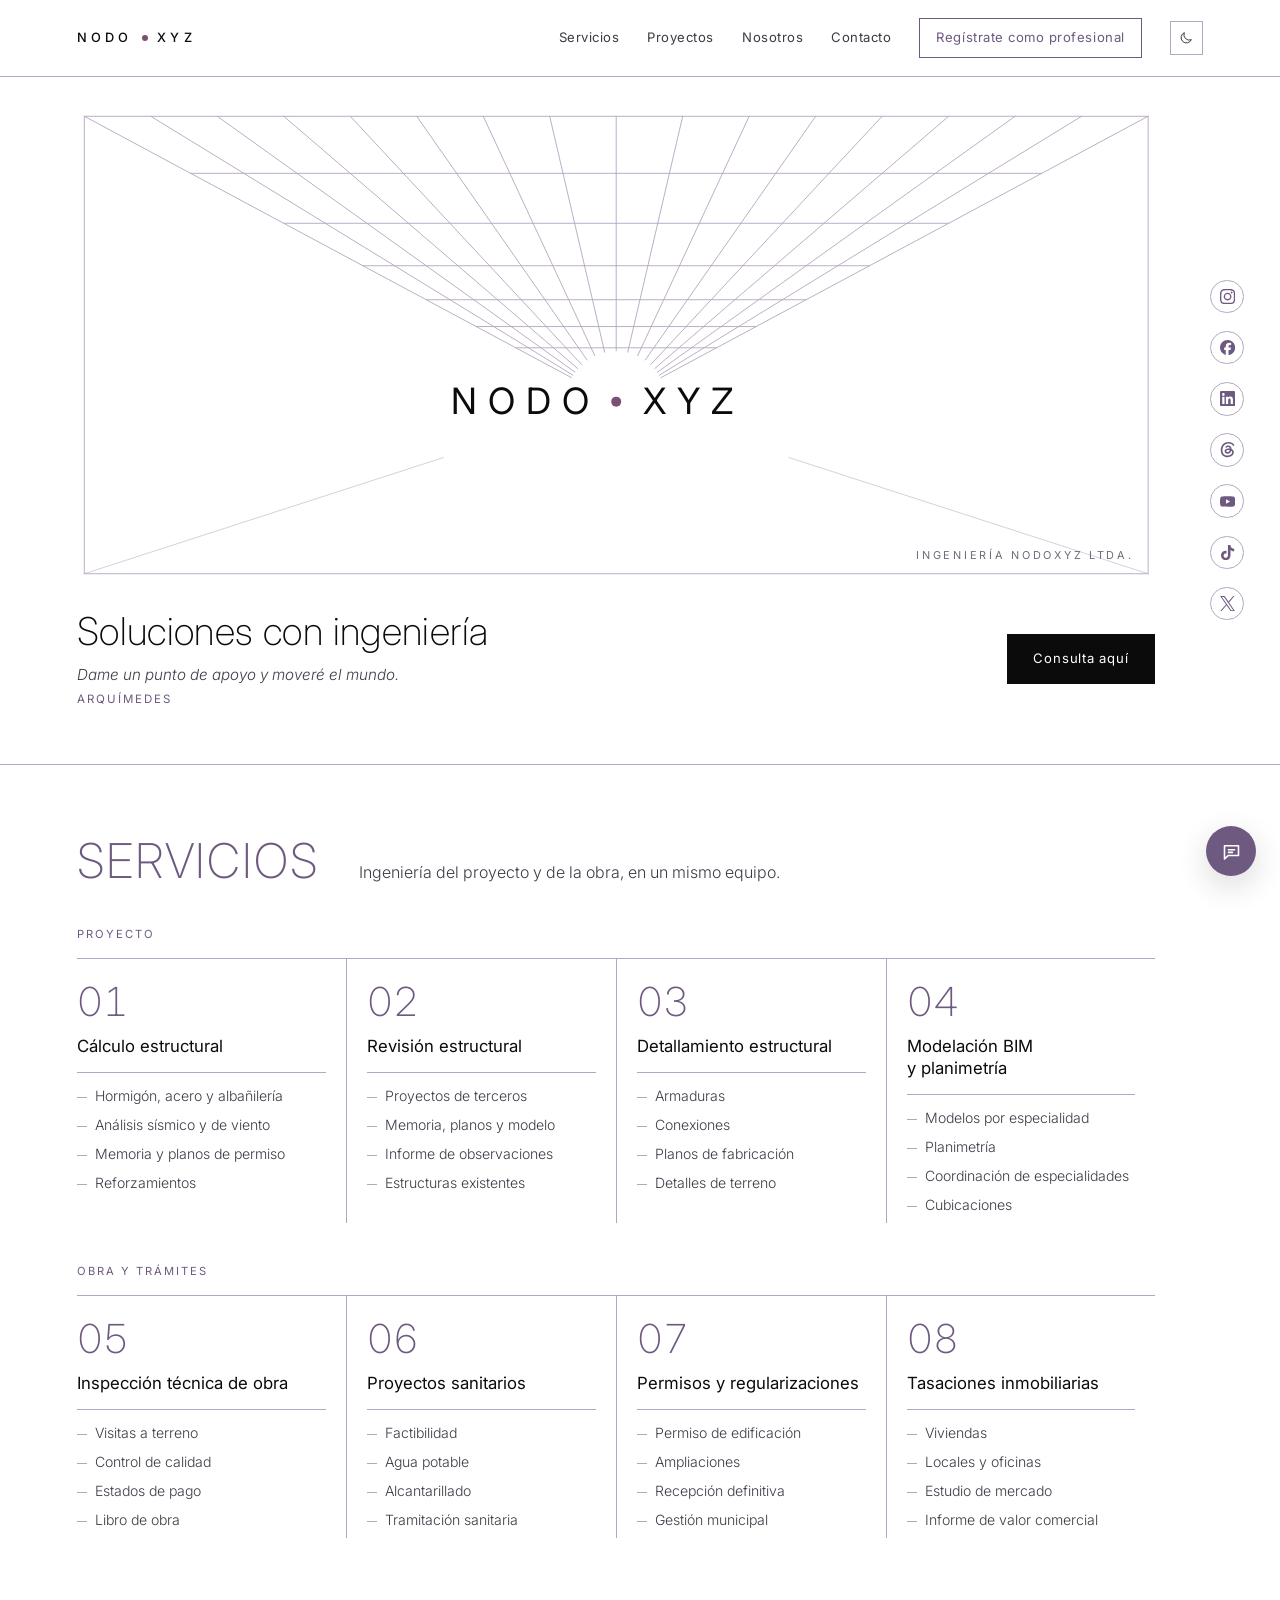
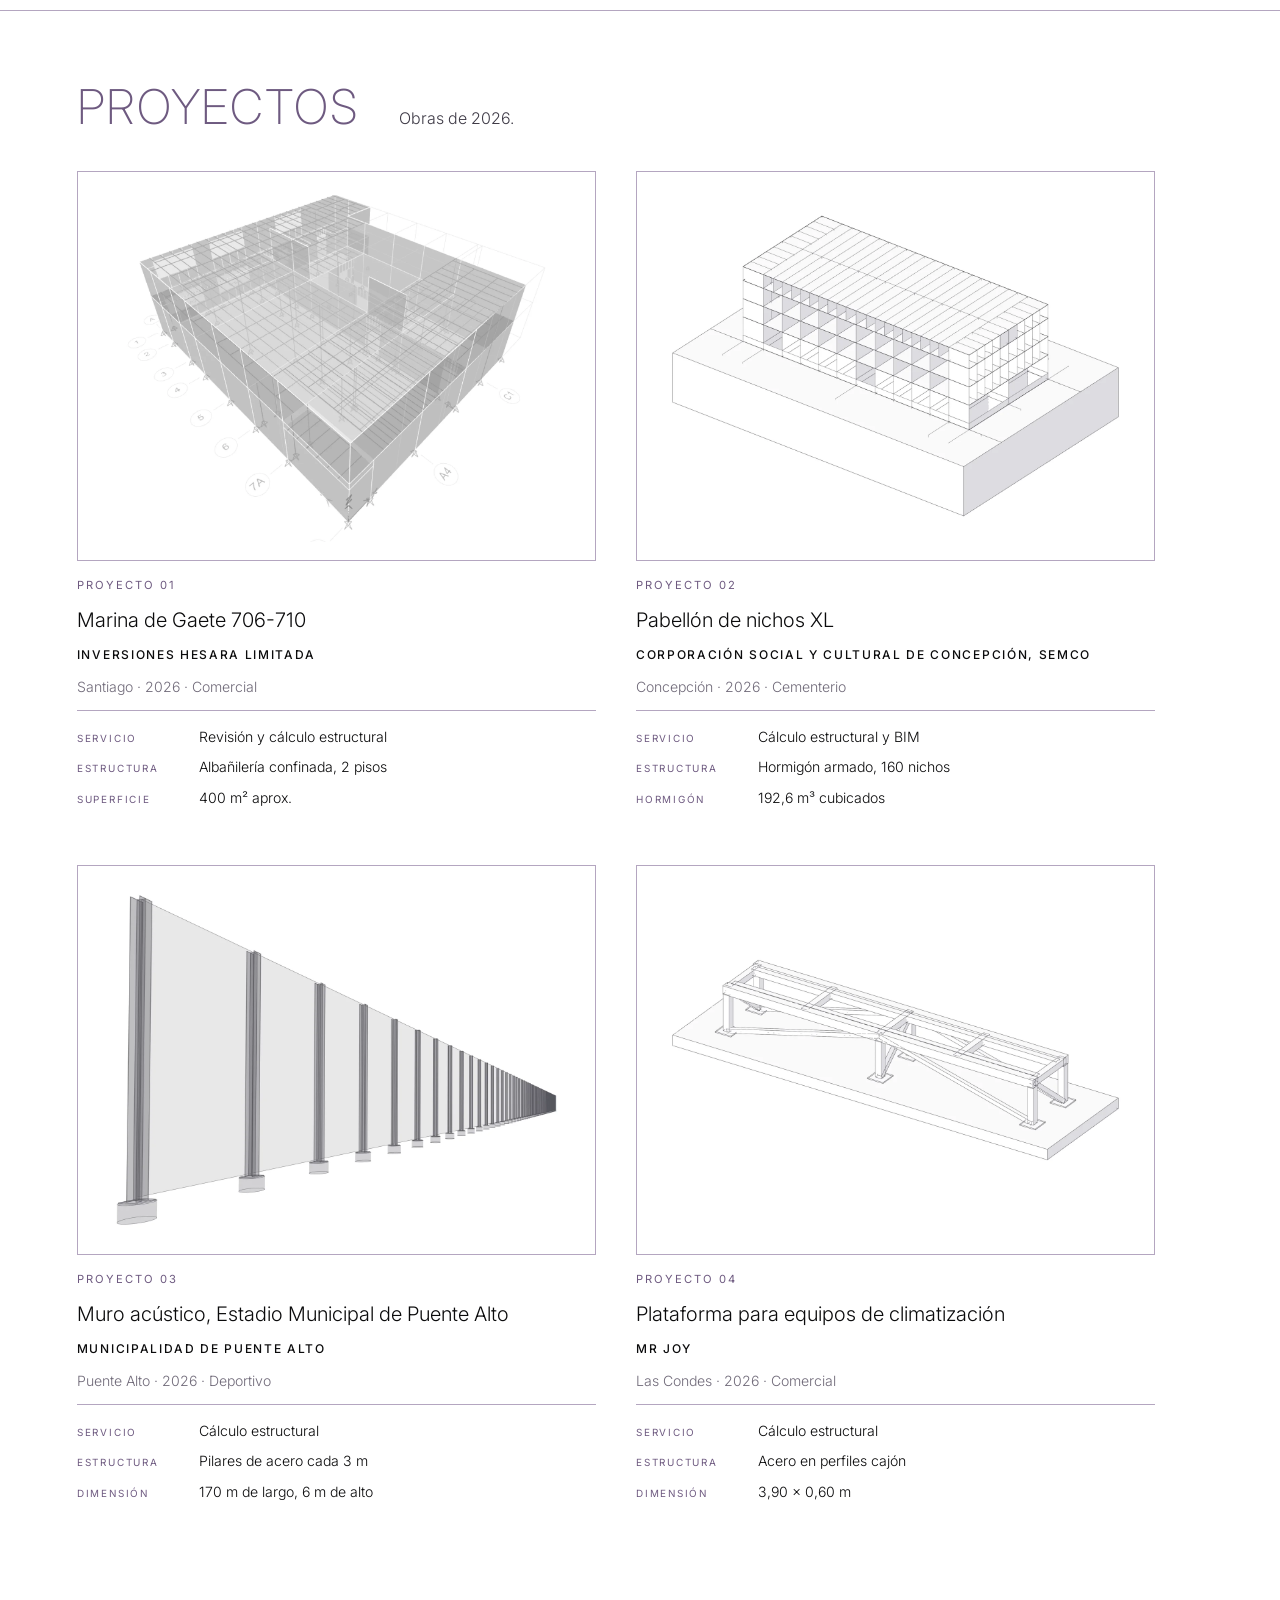
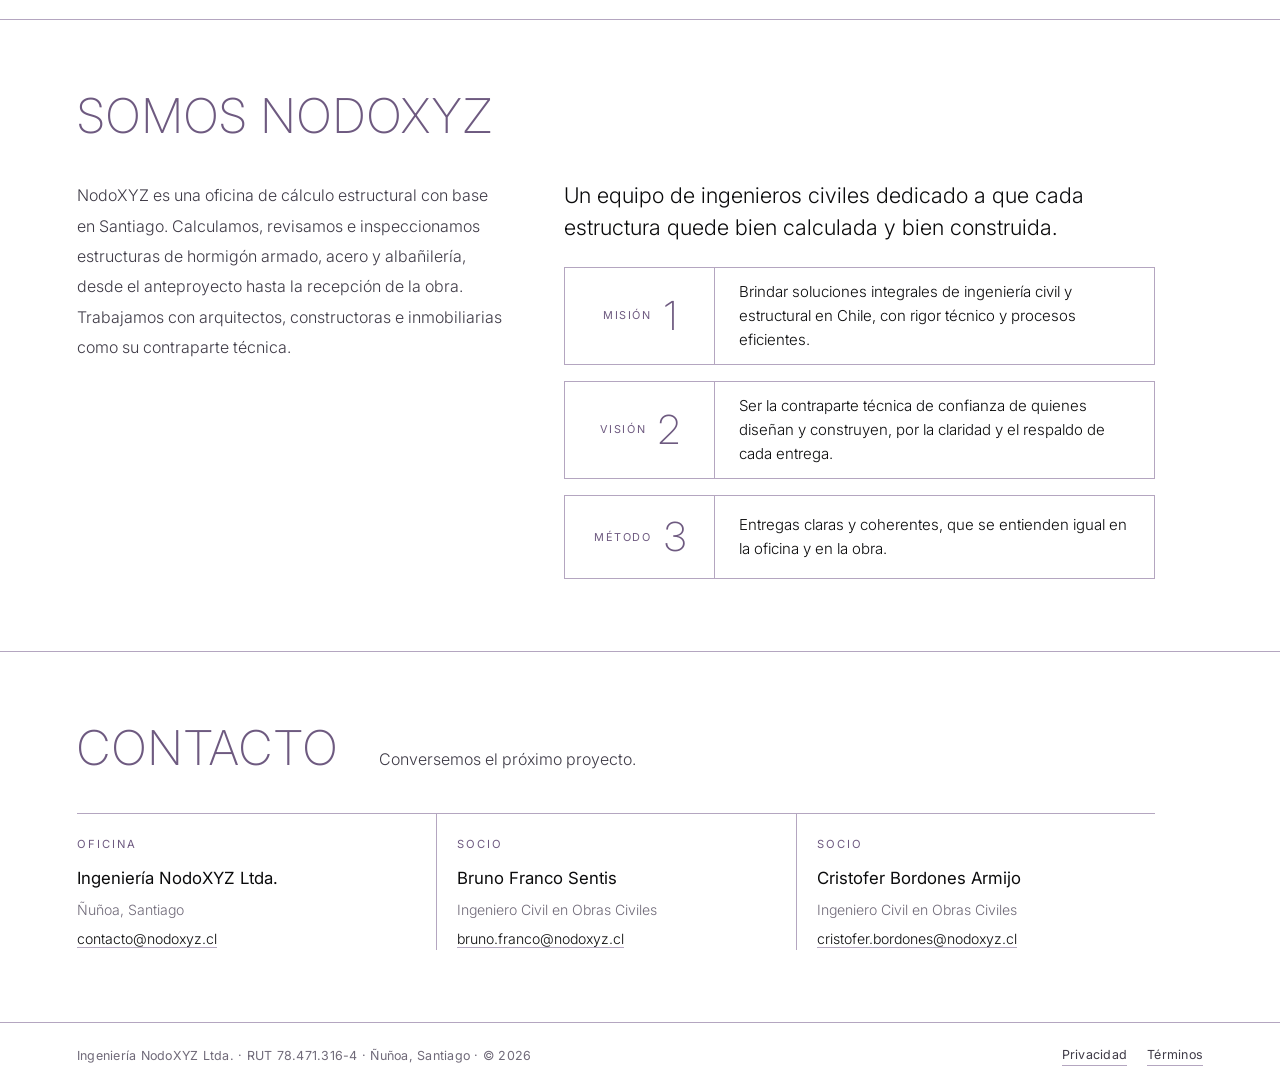
==== index.html @ 1c876915 "Rediseño con el lenguaje del brochure, modo claro y oscuro, y avisos por correo - Inicio con la port" ====
<!DOCTYPE html>
<html lang="es">
<head>
<meta charset="UTF-8">
<meta name="viewport" content="width=device-width, initial-scale=1.0">
<title>NodoXYZ · Oficina de cálculo estructural</title>
<meta name="description" content="NodoXYZ, oficina de cálculo estructural en Santiago: cálculo y revisión estructural, BIM, inspección técnica de obra, permisos y tasaciones.">
<link rel="icon" type="image/png" href="logo2_transparente.png">
<script src="js/tema.js"></script>
<link rel="preconnect" href="https://fonts.googleapis.com">
<link rel="preconnect" href="https://fonts.gstatic.com" crossorigin>
<link href="https://fonts.googleapis.com/css2?family=Inter:wght@200;300;400;500&display=swap" rel="stylesheet">
<link rel="stylesheet" href="styles.css">
</head>
<body>

<header class="site-header">
  <a class="marca" href="#inicio" aria-label="NodoXYZ, ir al inicio">NODO <i></i> XYZ</a>
  <nav>
    <a href="#servicios">Servicios</a>
    <a href="#proyectos">Proyectos</a>
    <a href="#nosotros">Nosotros</a>
    <a href="#contacto">Contacto</a>
    <a href="profesionales.html" id="btn-registro-nav" class="nav-cta">Regístrate como profesional</a>
    <button type="button" class="tema-btn" aria-label="Modo oscuro" aria-pressed="false">
      <svg class="luna" viewBox="0 0 24 24" fill="none" stroke="currentColor" stroke-width="1.5" aria-hidden="true"><path d="M20 14.5A8 8 0 0 1 9.5 4a8 8 0 1 0 10.5 10.5Z"/></svg>
      <svg class="sol" viewBox="0 0 24 24" fill="none" stroke="currentColor" stroke-width="1.5" aria-hidden="true"><circle cx="12" cy="12" r="4"/><path d="M12 2v2M12 20v2M4.9 4.9l1.4 1.4M17.7 17.7l1.4 1.4M2 12h2M20 12h2M4.9 19.1l1.4-1.4M17.7 6.3l1.4-1.4"/></svg>
    </button>
  </nav>
</header>

<nav class="social-rail" aria-label="Redes sociales">
  <a href="https://www.instagram.com/nodoxyz.ingenieria" target="_blank" rel="noopener noreferrer" aria-label="Instagram">
    <svg viewBox="0 0 24 24" aria-hidden="true"><path d="M7.0301.084c-1.2768.0602-2.1487.264-2.911.5634-.7888.3075-1.4575.72-2.1228 1.3877-.6652.6677-1.075 1.3368-1.3802 2.127-.2954.7638-.4956 1.6365-.552 2.914-.0564 1.2775-.0689 1.6882-.0626 4.947.0062 3.2586.0206 3.6671.0825 4.9473.061 1.2765.264 2.1482.5635 2.9107.308.7889.72 1.4573 1.388 2.1228.6679.6655 1.3365 1.0743 2.1285 1.38.7632.295 1.6361.4961 2.9134.552 1.2773.056 1.6884.069 4.9462.0627 3.2578-.0062 3.668-.0207 4.9478-.0814 1.28-.0607 2.147-.2652 2.9098-.5633.7889-.3086 1.4578-.72 2.1228-1.3881.665-.6682 1.0745-1.3378 1.3795-2.1284.2957-.7632.4966-1.636.552-2.9124.056-1.2809.0692-1.6898.063-4.948-.0063-3.2583-.021-3.6668-.0817-4.9465-.0607-1.2797-.264-2.1487-.5633-2.9117-.3084-.7889-.72-1.4568-1.3876-2.1228C21.2982 1.33 20.628.9208 19.8378.6165 19.074.321 18.2017.1197 16.9244.0645 15.6471.0093 15.236-.005 11.977.0014 8.718.0076 8.31.0215 7.0301.0839m.1402 21.6932c-1.17-.0509-1.8053-.2453-2.2287-.408-.5606-.216-.96-.4771-1.3819-.895-.422-.4178-.6811-.8186-.9-1.378-.1644-.4234-.3624-1.058-.4171-2.228-.0595-1.2645-.072-1.6442-.079-4.848-.007-3.2037.0053-3.583.0607-4.848.05-1.169.2456-1.805.408-2.2282.216-.5613.4762-.96.895-1.3816.4188-.4217.8184-.6814 1.3783-.9003.423-.1651 1.0575-.3614 2.227-.4171 1.2655-.06 1.6447-.072 4.848-.079 3.2033-.007 3.5835.005 4.8495.0608 1.169.0508 1.8053.2445 2.228.408.5608.216.96.4754 1.3816.895.4217.4194.6816.8176.9005 1.3787.1653.4217.3617 1.056.4169 2.2263.0602 1.2655.0739 1.645.0796 4.848.0058 3.203-.0055 3.5834-.061 4.848-.051 1.17-.245 1.8055-.408 2.2294-.216.5604-.4763.96-.8954 1.3814-.419.4215-.8181.6811-1.3783.9-.4224.1649-1.0577.3617-2.2262.4174-1.2656.0595-1.6448.072-4.8493.079-3.2045.007-3.5825-.006-4.848-.0608M16.953 5.5864A1.44 1.44 0 1 0 18.39 4.144a1.44 1.44 0 0 0-1.437 1.4424M5.8385 12.012c.0067 3.4032 2.7706 6.1557 6.173 6.1493 3.4026-.0065 6.157-2.7701 6.1506-6.1733-.0065-3.4032-2.771-6.1565-6.174-6.1498-3.403.0067-6.156 2.771-6.1496 6.1738M8 12.0077a4 4 0 1 1 4.008 3.9921A3.9996 3.9996 0 0 1 8 12.0077"/></svg>
  </a>
  <a href="https://www.facebook.com/nodoxyz" target="_blank" rel="noopener noreferrer" aria-label="Facebook">
    <svg viewBox="0 0 24 24" aria-hidden="true"><path d="M9.101 23.691v-7.98H6.627v-3.667h2.474v-1.58c0-4.085 1.848-5.978 5.858-5.978.401 0 .955.042 1.468.103a8.68 8.68 0 0 1 1.141.195v3.325a8.623 8.623 0 0 0-.653-.036 26.805 26.805 0 0 0-.733-.009c-.707 0-1.259.096-1.675.309a1.686 1.686 0 0 0-.679.622c-.258.42-.374.995-.374 1.752v1.297h3.919l-.386 2.103-.287 1.564h-3.246v8.245C19.396 23.238 24 18.179 24 12.044c0-6.627-5.373-12-12-12s-12 5.373-12 12c0 5.628 3.874 10.35 9.101 11.647Z"/></svg>
  </a>
  <a href="https://www.linkedin.com/company/nodoxyz" target="_blank" rel="noopener noreferrer" aria-label="LinkedIn">
    <svg viewBox="0 0 24 24" aria-hidden="true"><path d="M20.447 20.452h-3.554v-5.569c0-1.328-.027-3.037-1.852-3.037-1.853 0-2.136 1.445-2.136 2.939v5.667H9.351V9h3.414v1.561h.046c.477-.9 1.637-1.85 3.37-1.85 3.601 0 4.267 2.37 4.267 5.455v6.286zM5.337 7.433c-1.144 0-2.063-.926-2.063-2.065 0-1.138.92-2.063 2.063-2.063 1.14 0 2.064.925 2.064 2.063 0 1.139-.925 2.065-2.064 2.065zm1.782 13.019H3.555V9h3.564v11.452zM22.225 0H1.771C.792 0 0 .774 0 1.729v20.542C0 23.227.792 24 1.771 24h20.451C23.2 24 24 23.227 24 22.271V1.729C24 .774 23.2 0 22.222 0h.003z"/></svg>
  </a>
  <a href="https://www.threads.com/@nodoxyz.ingenieria" target="_blank" rel="noopener noreferrer" aria-label="Threads">
    <svg viewBox="0 0 24 24" aria-hidden="true"><path d="M18.263 11.097c-.03-3.486-1.92-5.586-5.111-5.586-2.13 0-3.922.963-4.863 2.499l2.062 1.438c.535-.843 1.272-1.543 2.628-1.543 1.528 0 2.318.85 2.544 2.431a15 15 0 0 0-2.236-.173c-4.125 0-6.068 1.867-6.068 4.336s1.943 3.99 4.804 3.99c3.139 0 5.013-2.115 5.781-4.735.798.361 1.348 1.204 1.348 2.47 0 3.387-3.907 5.232-7.22 5.232-4.885 0-8.077-3.207-8.077-8.424 0-6.392 4.223-10.487 9.9-10.487 3.808 0 5.69 1.671 6.97 3.914l2.108-1.475C21.44 2.078 18.331 0 13.663 0 6.227 0 1.168 5.277 1.168 12.934c0 7 4.953 11.066 10.856 11.066 4.878 0 9.809-2.846 9.809-7.716 0-2.545-1.46-4.231-3.569-5.187m-6.33 4.855c-1.077 0-2.026-.512-2.026-1.453 0-1.483 1.822-1.934 3.606-1.934.678 0 1.34.045 1.927.173-.422 1.927-1.671 3.215-3.508 3.214Z"/></svg>
  </a>
  <a href="https://www.youtube.com/@nodoxyz.ingenieria" target="_blank" rel="noopener noreferrer" aria-label="YouTube">
    <svg viewBox="0 0 24 24" aria-hidden="true"><path d="M23.498 6.186a3.016 3.016 0 0 0-2.122-2.136C19.505 3.545 12 3.545 12 3.545s-7.505 0-9.377.505A3.017 3.017 0 0 0 .502 6.186C0 8.07 0 12 0 12s0 3.93.502 5.814a3.016 3.016 0 0 0 2.122 2.136c1.871.505 9.376.505 9.376.505s7.505 0 9.377-.505a3.015 3.015 0 0 0 2.122-2.136C24 15.93 24 12 24 12s0-3.93-.502-5.814zM9.545 15.568V8.432L15.818 12l-6.273 3.568z"/></svg>
  </a>
  <a href="https://www.tiktok.com/@nodoxyzadmin" target="_blank" rel="noopener noreferrer" aria-label="TikTok">
    <svg viewBox="0 0 24 24" aria-hidden="true"><path d="M12.525.02c1.31-.02 2.61-.01 3.91-.02.08 1.53.63 3.09 1.75 4.17 1.12 1.11 2.7 1.62 4.24 1.79v4.03c-1.44-.05-2.89-.35-4.2-.97-.57-.26-1.1-.59-1.62-.93-.01 2.92.01 5.84-.02 8.75-.08 1.4-.54 2.79-1.35 3.94-1.31 1.92-3.58 3.17-5.91 3.21-1.43.08-2.86-.31-4.08-1.03-2.02-1.19-3.44-3.37-3.65-5.71-.02-.5-.03-1-.01-1.49.18-1.9 1.12-3.72 2.58-4.96 1.66-1.44 3.98-2.13 6.15-1.72.02 1.48-.04 2.96-.04 4.44-.99-.32-2.15-.23-3.02.37-.63.41-1.11 1.04-1.36 1.75-.21.51-.15 1.07-.14 1.61.24 1.64 1.82 3.02 3.5 2.87 1.12-.01 2.19-.66 2.77-1.61.19-.33.4-.67.41-1.06.1-1.79.06-3.57.07-5.36.01-4.03-.01-8.05.02-12.07z"/></svg>
  </a>
  <a href="https://x.com/nodoxyz" target="_blank" rel="noopener noreferrer" aria-label="X (Twitter)">
    <svg viewBox="0 0 24 24" aria-hidden="true"><path d="M14.234 10.162 22.977 0h-2.072l-7.591 8.824L7.251 0H.258l9.168 13.343L.258 24H2.33l8.016-9.318L16.749 24h6.993zm-2.837 3.299-.929-1.329L3.076 1.56h3.182l5.965 8.532.929 1.329 7.754 11.09h-3.182z"/></svg>
  </a>
</nav>

<main>

  <section class="portada" id="inicio" aria-label="Portada">
    <svg id="losa" viewBox="0 0 1188 520" role="img" aria-label="NODO y XYZ separados por un punto, con una losa en perspectiva que fuga hacia ese punto"></svg>
    <div class="portada-pie">
      <div>
        <h1>Soluciones con ingeniería</h1>
        <blockquote class="hero-quote">
          <p>Dame un punto de apoyo y moveré el mundo.</p>
          <cite>Arquímedes</cite>
        </blockquote>
      </div>
      <a class="cta" href="#contacto" id="btn-consulta-aqui">Consulta aquí</a>
    </div>
  </section>

  <section class="seccion" id="servicios">
    <div class="seccion-cab"><h2 class="h-sec">SERVICIOS</h2><p class="bajada">Ingeniería del proyecto y de la obra, en un mismo equipo.</p></div>
    <div class="grupo-serv">
      <span class="rot">Proyecto</span>
      <ol class="grilla">
        <li><b>01</b><h3>Cálculo estructural</h3><ul class="incluye"><li>Hormigón, acero y albañilería</li><li>Análisis sísmico y de viento</li><li>Memoria y planos de permiso</li><li>Reforzamientos</li></ul></li>
        <li><b>02</b><h3>Revisión estructural</h3><ul class="incluye"><li>Proyectos de terceros</li><li>Memoria, planos y modelo</li><li>Informe de observaciones</li><li>Estructuras existentes</li></ul></li>
        <li><b>03</b><h3>Detallamiento estructural</h3><ul class="incluye"><li>Armaduras</li><li>Conexiones</li><li>Planos de fabricación</li><li>Detalles de terreno</li></ul></li>
        <li><b>04</b><h3>Modelación BIM y planimetría</h3><ul class="incluye"><li>Modelos por especialidad</li><li>Planimetría</li><li>Coordinación de especialidades</li><li>Cubicaciones</li></ul></li>
      </ol>
    </div>
    <div class="grupo-serv">
      <span class="rot">Obra y trámites</span>
      <ol class="grilla" start="5">
        <li><b>05</b><h3>Inspección técnica de obra</h3><ul class="incluye"><li>Visitas a terreno</li><li>Control de calidad</li><li>Estados de pago</li><li>Libro de obra</li></ul></li>
        <li><b>06</b><h3>Proyectos sanitarios</h3><ul class="incluye"><li>Factibilidad</li><li>Agua potable</li><li>Alcantarillado</li><li>Tramitación sanitaria</li></ul></li>
        <li><b>07</b><h3>Permisos y regularizaciones</h3><ul class="incluye"><li>Permiso de edificación</li><li>Ampliaciones</li><li>Recepción definitiva</li><li>Gestión municipal</li></ul></li>
        <li><b>08</b><h3>Tasaciones inmobiliarias</h3><ul class="incluye"><li>Viviendas</li><li>Locales y oficinas</li><li>Estudio de mercado</li><li>Informe de valor comercial</li></ul></li>
      </ol>
    </div>
  </section>

  <section class="seccion" id="proyectos">
    <div class="seccion-cab"><h2 class="h-sec">PROYECTOS</h2><p class="bajada">Obras de 2026.</p></div>
    <div class="proyectos">
      <article class="proy">
        <div class="dibujo"><img src="img/proyectos/etabs-marina.webp" alt="Modelo ETABS de Marina de Gaete 706-710: muros de albañilería confinada de dos pisos" loading="lazy" width="1400" height="1151"></div>
        <span class="rot">Proyecto 01</span>
        <h3>Marina de Gaete 706-710</h3>
        <p class="nombre">INVERSIONES HESARA LIMITADA</p>
        <p class="lugar">Santiago · 2026 · Comercial</p>
        <dl class="ficha"><div><dt>SERVICIO</dt><dd>Revisión y cálculo estructural</dd></div><div><dt>ESTRUCTURA</dt><dd>Albañilería confinada, 2 pisos</dd></div><div><dt>SUPERFICIE</dt><dd>400 m² aprox.</dd></div></dl>
      </article>
      <article class="proy">
        <div class="dibujo"><img src="img/proyectos/iso-pabellon.webp" alt="Isométrico del Pabellón de nichos XL: cajón de muros y losas de hormigón sobre su base" loading="lazy" width="1400" height="1050"></div>
        <span class="rot">Proyecto 02</span>
        <h3>Pabellón de nichos XL</h3>
        <p class="nombre">CORPORACIÓN SOCIAL Y CULTURAL DE CONCEPCIÓN, SEMCO</p>
        <p class="lugar">Concepción · 2026 · Cementerio</p>
        <dl class="ficha"><div><dt>SERVICIO</dt><dd>Cálculo estructural y BIM</dd></div><div><dt>ESTRUCTURA</dt><dd>Hormigón armado, 160 nichos</dd></div><div><dt>HORMIGÓN</dt><dd>192,6 m³ cubicados</dd></div></dl>
      </article>
      <article class="proy">
        <div class="dibujo"><img src="img/proyectos/iso-muro.webp" alt="Perspectiva del muro acústico: los pilares y paneles se alejan hasta un punto de fuga" loading="lazy" width="1400" height="1050"></div>
        <span class="rot">Proyecto 03</span>
        <h3>Muro acústico, Estadio Municipal de Puente Alto</h3>
        <p class="nombre">MUNICIPALIDAD DE PUENTE ALTO</p>
        <p class="lugar">Puente Alto · 2026 · Deportivo</p>
        <dl class="ficha"><div><dt>SERVICIO</dt><dd>Cálculo estructural</dd></div><div><dt>ESTRUCTURA</dt><dd>Pilares de acero cada 3 m</dd></div><div><dt>DIMENSIÓN</dt><dd>170 m de largo, 6 m de alto</dd></div></dl>
      </article>
      <article class="proy">
        <div class="dibujo"><img src="img/proyectos/iso-plataforma.webp" alt="Isométrico de la plataforma de acero para equipos de climatización" loading="lazy" width="1400" height="1050"></div>
        <span class="rot">Proyecto 04</span>
        <h3>Plataforma para equipos de climatización</h3>
        <p class="nombre">MR JOY</p>
        <p class="lugar">Las Condes · 2026 · Comercial</p>
        <dl class="ficha"><div><dt>SERVICIO</dt><dd>Cálculo estructural</dd></div><div><dt>ESTRUCTURA</dt><dd>Acero en perfiles cajón</dd></div><div><dt>DIMENSIÓN</dt><dd>3,90 × 0,60 m</dd></div></dl>
      </article>
    </div>
  </section>

  <section class="seccion" id="nosotros">
    <div class="seccion-cab"><h2 class="h-sec">SOMOS NODOXYZ</h2></div>
    <div class="somos">
      <p class="intro">NodoXYZ es una oficina de cálculo estructural con base en Santiago. Calculamos, revisamos e inspeccionamos estructuras de hormigón armado, acero y albañilería, desde el anteproyecto hasta la recepción de la obra. Trabajamos con arquitectos, constructoras e inmobiliarias como su contraparte técnica.</p>
      <div>
        <p class="lema">Un equipo de ingenieros civiles dedicado a que cada estructura quede bien calculada y bien construida.</p>
        <ul class="pilares">
          <li class="pilar"><div class="r"><span>MISIÓN</span><b>1</b></div><p>Brindar soluciones integrales de ingeniería civil y estructural en Chile, con rigor técnico y procesos eficientes.</p></li>
          <li class="pilar"><div class="r"><span>VISIÓN</span><b>2</b></div><p>Ser la contraparte técnica de confianza de quienes diseñan y construyen, por la claridad y el respaldo de cada entrega.</p></li>
          <li class="pilar"><div class="r"><span>MÉTODO</span><b>3</b></div><p>Entregas claras y coherentes, que se entienden igual en la oficina y en la obra.</p></li>
        </ul>
      </div>
    </div>
  </section>

  <section class="seccion" id="contacto">
    <div class="seccion-cab"><h2 class="h-sec">CONTACTO</h2><p class="bajada">Conversemos el próximo proyecto.</p></div>
    <ul class="fichas">
      <li><span class="rot">Oficina</span><h3>Ingeniería NodoXYZ Ltda.</h3><p class="cargo">Ñuñoa, Santiago</p><p><a href="mailto:contacto@nodoxyz.cl">contacto@nodoxyz.cl</a></p></li>
      <li><span class="rot">Socio</span><h3>Bruno Franco Sentis</h3><p class="cargo">Ingeniero Civil en Obras Civiles</p><p><a href="mailto:bruno.franco@nodoxyz.cl">bruno.franco@nodoxyz.cl</a></p></li>
      <li><span class="rot">Socio</span><h3>Cristofer Bordones Armijo</h3><p class="cargo">Ingeniero Civil en Obras Civiles</p><p><a href="mailto:cristofer.bordones@nodoxyz.cl">cristofer.bordones@nodoxyz.cl</a></p></li>
    </ul>
  </section>

  <footer class="site-footer">
    <span>Ingeniería NodoXYZ Ltda. · RUT 78.471.316-4 · Ñuñoa, Santiago · © 2026</span>
    <nav class="footer-links" aria-label="Documentos legales">
      <a href="legal/privacidad.html">Privacidad</a>
      <a href="legal/terminos.html">Términos</a>
    </nav>
  </footer>

</main>

<!-- Modal informativo para Registro de Profesionales -->
<div class="info-modal-backdrop" id="info-modal-backdrop" hidden>
  <div class="info-modal" role="dialog" aria-modal="true" aria-labelledby="info-modal-title">
    
    <div class="info-modal-header">

      <div class="info-modal-badge">
        ✦ Oportunidades y Colaboración
      </div>
      <h2 class="info-modal-title" id="info-modal-title">
        Únete a nuestra Red de Profesionales
      </h2>
      <p class="info-modal-subtitle">
        NodoXYZ participa activamente en licitaciones públicas y privadas. Consolidamos una base de datos especializada en ingeniería y construcción para conformar equipos técnicos de alto nivel.
      </p>
    </div>

    <div class="info-modal-body">
      <div class="info-note" style="margin-top: 0; margin-bottom: 1.25rem;">
        <span class="info-note-icon">🔒</span>
        <p class="info-note-text">
          <strong>Privacidad garantizada:</strong> Tus datos son estrictamente privados, se manejan bajo estricta confidencialidad y no serán compartidos con terceros.
        </p>
      </div>

      <div class="info-cta-row">
        <a href="profesionales.html" id="btn-registro-submit" class="info-btn-primary" style="width: 100%; text-align: center;">
          <span class="info-btn-fill" aria-hidden="true"></span>
          <span class="info-btn-label">Registrarme</span>
        </a>
      </div>
    </div>

  </div>
</div>

<button type="button" class="chat-launcher" id="chat-launcher" aria-label="Abrir consulta rápida">
  <svg viewBox="0 0 24 24" fill="none" stroke="currentColor" stroke-width="1.8" stroke-linecap="round" stroke-linejoin="round">
    <path d="M4 5.5h16v11H8.5L4 20.5Z"/>
    <path d="M8.5 10h7M8.5 13h4.5"/>
  </svg>
</button>

<div class="chat-panel" id="chat-panel" hidden role="dialog" aria-modal="false" aria-label="Consulta rápida">
  <div class="chat-panel-header">
    <div>
      <span class="chat-panel-badge">NodoXYZ</span>
      <span class="chat-panel-sub">Normalmente respondemos rápido</span>
    </div>
    <button class="chat-panel-close" id="chat-panel-close" aria-label="Cerrar">✕</button>
  </div>

  <div class="chat-transcript" id="chat-transcript">
    <div class="chat-composer" id="chat-composer"></div>
  </div>

  <div class="chat-panel-footer">
    <a class="chat-fallback" href="mailto:contacto@nodoxyz.cl">o escríbenos directo</a>
  </div>
</div>

<script src="https://challenges.cloudflare.com/turnstile/v0/api.js" async defer></script>
<script src="data/localidades.js"></script>
<script src="data/bot-config.js"></script>
<script src="js/portada.js"></script>
<script src="js/chat-widget-guiado.js"></script>
<script>
  document.addEventListener('DOMContentLoaded', () => {
    const btnRegistro = document.getElementById('btn-registro-nav');
    const backdrop = document.getElementById('info-modal-backdrop');
    const btnSubmit = document.getElementById('btn-registro-submit');
    let autoHideTimer;

    // Popup ya visto: se guarda por 45 min para no repetirlo en cada
    // clic/recarga dentro de esa ventana — pasa directo a profesionales.html.
    // Usa localStorage en vez de cookies: la página está pensada para
    // abrirse también con doble clic vía file:// (ver data/localidades.js),
    // y ahí los navegadores no persisten cookies de forma confiable —
    // localStorage sí funciona igual.
    const POPUP_VISTO_KEY = 'nodoxyz_popup_visto_hasta';
    function popupYaVisto() {
      const hasta = Number(localStorage.getItem(POPUP_VISTO_KEY) || 0);
      return Date.now() < hasta;
    }
    function marcarPopupVisto(minutos) {
      localStorage.setItem(POPUP_VISTO_KEY, String(Date.now() + minutos * 60 * 1000));
    }

    if (btnRegistro && backdrop) {
      btnRegistro.addEventListener('click', (e) => {
        e.preventDefault();
        if (popupYaVisto()) {
          window.location.href = 'profesionales.html';
          return;
        }
        backdrop.removeAttribute('hidden');
        document.body.style.overflow = 'hidden';
        if (btnSubmit) btnSubmit.classList.add('is-filling');
        marcarPopupVisto(45);
        // Auto-hide modal after 4 seconds and then redirect
        autoHideTimer = setTimeout(() => {
          backdrop.setAttribute('hidden', '');
          document.body.style.overflow = '';
          window.location.href = 'profesionales.html';
        }, 4000);
      });
    }

    function hideModal() {
      if (autoHideTimer) {
        clearTimeout(autoHideTimer);
      }
      backdrop.setAttribute('hidden', '');
      document.body.style.overflow = '';
      if (btnSubmit) btnSubmit.classList.remove('is-filling');
    }

    if (btnSubmit) {
      btnSubmit.addEventListener('click', () => {
        hideModal();
      });
    }

    if (backdrop) {
      backdrop.addEventListener('click', (e) => {
        if (e.target === backdrop) hideModal();
      });
    }

    document.addEventListener('keydown', (e) => {
      if (e.key === 'Escape' && backdrop && !backdrop.hasAttribute('hidden')) {
        hideModal();
      }
    });
  });
</script>
</body>
</html>
---- styles.css ----
/* Lenguaje del brochure (Brochure_NodoXYZ, noviembre de 2026): hoja blanca, línea fina malva
   grisácea, tinta casi negra e Inter liviana. En oscuro, tinta clara sobre papel grafito con el
   mismo malva aclarado. Todo color sale de estas variables; js/tema.js fija data-theme en <html>
   (lo que eligió la persona o, si no eligió, el tema del sistema). */
:root {
  --papel: #ffffff;
  --superficie: #f7f5f9;
  --tinta: #0b0b0c;
  --texto: #3e3a46;
  --texto-2: #706a79;
  --linea: #b4a6c0;
  --punto: #7d4f73;
  --acento: #6e5a80;
  --acento-suave: #9a87ad;
  --error: #b4413a;
  --ok: #3f7a4f;
  --sombra: rgba(40, 28, 52, 0.16);
  --letra: "Inter", "Segoe UI", system-ui, sans-serif;
  --sans: var(--letra);
  --serif: var(--letra);
  color-scheme: light;
}
@media (prefers-color-scheme: dark) {
  :root:not([data-theme="light"]) {
    --papel: #16141a;
    --superficie: #1d1a22;
    --tinta: #f1eef4;
    --texto: #cdc6d4;
    --texto-2: #9b93a5;
    --linea: #4d4458;
    --punto: #c891bd;
    --acento: #b9a5cc;
    --acento-suave: #8a7a9c;
    --error: #e0866b;
    --ok: #8fbf8f;
    --sombra: rgba(0, 0, 0, 0.55);
    color-scheme: dark;
  }
}
:root[data-theme="dark"] {
  --papel: #16141a;
  --superficie: #1d1a22;
  --tinta: #f1eef4;
  --texto: #cdc6d4;
  --texto-2: #9b93a5;
  --linea: #4d4458;
  --punto: #c891bd;
  --acento: #b9a5cc;
  --acento-suave: #8a7a9c;
  --error: #e0866b;
  --ok: #8fbf8f;
  --sombra: rgba(0, 0, 0, 0.55);
  color-scheme: dark;
}

* { box-sizing: border-box; margin: 0; padding: 0; }

html { scroll-behavior: smooth; scroll-padding-top: 5rem; }

body {
  background: var(--papel);
  color: var(--tinta);
  font-family: var(--letra);
  line-height: 1.6;
  -webkit-font-smoothing: antialiased;
}

a { color: inherit; text-decoration: none; }
img { max-width: 100%; display: block; }
:focus-visible { outline: 2px solid var(--acento); outline-offset: 2px; }

h1, h2, h3 { font-family: var(--letra); font-weight: 400; color: var(--tinta); text-wrap: balance; }

.eyebrow, .rot {
  font-size: 0.7rem;
  letter-spacing: 0.18em;
  text-transform: uppercase;
  color: var(--acento);
}

/* Cabecera */

.site-header {
  position: sticky;
  top: 0;
  z-index: 10;
  display: flex;
  align-items: center;
  justify-content: space-between;
  gap: 1rem 2rem;
  flex-wrap: wrap;
  padding: 1.1rem 6vw;
  background: var(--papel);
  border-bottom: 1px solid var(--linea);
}

.marca {
  display: flex;
  align-items: center;
  gap: 0.6rem;
  font-size: 0.8rem;
  font-weight: 500;
  letter-spacing: 0.32em;
  color: var(--tinta);
}

.marca i { width: 6px; height: 6px; border-radius: 50%; background: var(--punto); display: block; }

.site-header nav {
  display: flex;
  flex-wrap: wrap;
  align-items: center;
  justify-content: flex-end;
  gap: 0.75rem 1.75rem;
}

.site-header nav a {
  font-size: 0.82rem;
  letter-spacing: 0.04em;
  color: var(--texto);
  transition: color 0.2s ease;
}

.site-header nav a:hover { color: var(--acento); }

.site-header nav a.nav-cta {
  padding: 0.55rem 1rem;
  border: 1px solid var(--acento);
  color: var(--acento);
  transition: background 0.2s ease, color 0.2s ease;
}

.site-header nav a.nav-cta:hover,
.site-header nav a.nav-cta--active {
  background: var(--acento);
  color: var(--papel);
}

.tema-btn {
  width: 2.1rem;
  height: 2.1rem;
  display: inline-grid;
  place-items: center;
  background: none;
  border: 1px solid var(--linea);
  color: var(--texto);
  cursor: pointer;
  transition: color 0.2s ease, border-color 0.2s ease;
}

.tema-btn:hover { color: var(--acento); border-color: var(--acento); }
.tema-btn svg { width: 1rem; height: 1rem; }
.tema-btn .sol { display: none; }
:root[data-theme="dark"] .tema-btn .sol { display: block; }
:root[data-theme="dark"] .tema-btn .luna { display: none; }

/* Botones */

.cta {
  display: inline-block;
  padding: 0.85rem 1.6rem;
  border: 1px solid var(--acento);
  color: var(--acento);
  font-size: 0.82rem;
  letter-spacing: 0.06em;
  transition: background 0.2s ease, color 0.2s ease, border-color 0.2s ease;
}

.cta:hover { background: var(--acento); color: var(--papel); }

/* "Consulta aquí": relleno de tinta desde el inicio. Se escopa a la portada para no tocar
   el botón del formulario de profesionales (misma clase .cta), que tiene su propio progreso. */
.portada .cta { background: var(--tinta); border-color: var(--tinta); color: var(--papel); }
.portada .cta:hover { background: var(--acento); border-color: var(--acento); }

/* Portada: la losa en perspectiva del brochure (la dibuja js/portada.js) */

.portada { padding: 2rem 6vw 0; }
.portada svg { width: 100%; height: auto; display: block; }
.portada .losa { stroke: var(--linea); fill: none; stroke-linecap: round; }
.portada .fina { stroke-width: 0.6; }
.portada .letras { fill: var(--tinta); font-family: var(--letra); }
.portada .razon { fill: var(--texto-2); font-family: var(--letra); }
.portada .punto { fill: var(--punto); }

.portada-pie {
  display: flex;
  justify-content: space-between;
  align-items: center;
  gap: 1.5rem 3rem;
  flex-wrap: wrap;
  padding: 1.75rem 0 3.5rem;
}

.portada-pie h1 { font-weight: 200; font-size: clamp(1.6rem, 3vw, 2.4rem); line-height: 1.15; letter-spacing: 0.01em; }

.hero-quote { margin: 0.6rem 0 0; border: none; }
.hero-quote p { font-size: 0.95rem; font-weight: 300; font-style: italic; color: var(--texto); }
.hero-quote cite { display: block; margin-top: 0.2rem; font-size: 0.72rem; font-style: normal; letter-spacing: 0.18em; text-transform: uppercase; color: var(--acento); }

/* Secciones */

.seccion { padding: 4.5rem 6vw; border-top: 1px solid var(--linea); }

.seccion-cab { display: flex; align-items: baseline; flex-wrap: wrap; gap: 0.75rem 2.5rem; margin-bottom: 2.5rem; }

.h-sec {
  font-weight: 200;
  font-size: clamp(1.9rem, 4vw, 3rem);
  line-height: 1;
  letter-spacing: 0.04em;
  color: var(--acento);
}

.bajada { font-size: 1rem; font-weight: 300; color: var(--texto); }

/* Servicios: grilla numerada como las páginas 3 y 4 del brochure */

.grupo-serv + .grupo-serv { margin-top: 2.5rem; }
.grupo-serv > .rot { display: block; margin-bottom: 0.9rem; }

.grilla { list-style: none; display: grid; grid-template-columns: repeat(4, minmax(0, 1fr)); }

.grilla > li {
  display: flex;
  flex-direction: column;
  gap: 0.9rem;
  padding: 1.4rem 1.25rem 0.4rem;
  border-top: 1px solid var(--linea);
  border-left: 1px solid var(--linea);
}

.grilla > li:nth-child(4n+1) { border-left: 0; padding-left: 0; }
.grilla b { font-size: 2.5rem; font-weight: 200; line-height: 1; color: var(--acento); font-variant-numeric: tabular-nums; }
.grilla h3 { font-size: 1.05rem; line-height: 1.3; }

.incluye { list-style: none; padding-top: 0.75rem; border-top: 1px solid var(--linea); display: grid; gap: 0.4rem; }
.incluye li { font-size: 0.88rem; font-weight: 300; color: var(--texto); }
.incluye li::before { content: ""; display: inline-block; width: 10px; height: 1px; background: var(--linea); vertical-align: middle; margin-right: 0.5rem; }

/* Proyectos: cada ficha ocupa 6 filas de la grilla madre (subgrid), así dibujo, número, título,
   mandante, lugar y ficha quedan a la misma altura en las dos columnas. */

/* El espacio entre filas es uno solo (madre y fichas): si difieren, Chromium reparte la diferencia
   dentro de cada ficha. La separación entre una fila de proyectos y la siguiente es el margen de la ficha. */
.proyectos { display: grid; grid-template-columns: repeat(2, minmax(0, 1fr)); column-gap: 2.5rem; row-gap: 0.75rem; }

.proy { display: grid; grid-row: span 6; grid-template-rows: subgrid; grid-template-columns: minmax(0, 1fr); min-width: 0; }
.proy > * { margin: 0; min-width: 0; }
.proy > .rot { align-self: end; margin-top: 0.25rem; }
.proy h3 { font-size: 1.25rem; font-weight: 300; line-height: 1.3; }
.proy .nombre { font-size: 0.75rem; letter-spacing: 0.14em; font-weight: 500; }
.proy .lugar { font-size: 0.88rem; font-weight: 300; color: var(--texto-2); }

/* La caja manda el tamaño y el dibujo se ajusta adentro: una imagen grande no estira la columna. */
.dibujo { position: relative; overflow: hidden; aspect-ratio: 4 / 3; border: 1px solid var(--linea); background: var(--papel); }
.dibujo img { position: absolute; inset: 18px; width: calc(100% - 36px); height: calc(100% - 36px); max-width: none; object-fit: contain; }
/* Los dibujos son línea negra sobre blanco: en oscuro se invierten y el negro se funde con el papel. */
:root[data-theme="dark"] .dibujo img { filter: invert(1) hue-rotate(180deg); mix-blend-mode: lighten; opacity: 0.9; }

/* Ficha en filas: el valor tiene el ancho de la tarjeta y queda en una sola línea. */
.ficha { align-self: start; margin-bottom: 2.75rem !important; padding-top: 0.9rem; border-top: 1px solid var(--linea); display: grid; gap: 0.5rem; }
.ficha div { display: grid; grid-template-columns: 110px minmax(0, 1fr); align-items: baseline; gap: 0.75rem; }
.ficha dt { font-size: 0.62rem; letter-spacing: 0.18em; color: var(--acento); }
.ficha dd { font-size: 0.88rem; font-weight: 300; white-space: nowrap; }

/* Somos NodoXYZ */

.somos { display: grid; grid-template-columns: 38fr 52fr; gap: 3.5rem; align-items: start; }
.somos .intro { font-size: 1rem; line-height: 1.9; font-weight: 300; color: var(--texto); max-width: 60ch; }
.somos .lema { margin-bottom: 1.5rem; font-size: 1.35rem; line-height: 1.45; font-weight: 300; text-wrap: balance; }

.pilares { list-style: none; display: grid; gap: 1rem; }
.pilar { display: grid; grid-template-columns: 150px 1fr; border: 1px solid var(--linea); min-height: 84px; }
.pilar .r { display: flex; align-items: center; justify-content: center; gap: 0.75rem; border-right: 1px solid var(--linea); }
.pilar .r span { font-size: 0.68rem; letter-spacing: 0.14em; color: var(--acento); }
.pilar .r b { font-size: 2.5rem; font-weight: 200; line-height: 1; color: var(--acento); }
.pilar p { align-self: center; padding: 0.75rem 1.5rem; font-size: 0.94rem; line-height: 1.6; font-weight: 300; }

/* Contacto */

.fichas { list-style: none; display: grid; grid-template-columns: repeat(3, minmax(0, 1fr)); }
.fichas > li { display: grid; gap: 0.35rem; align-content: start; padding: 1.4rem 1.25rem 0; border-top: 1px solid var(--linea); border-left: 1px solid var(--linea); }
.fichas > li:first-child { border-left: 0; padding-left: 0; }
.fichas h3 { margin: 0.35rem 0 0.1rem; font-size: 1.05rem; }
.fichas p { font-size: 0.88rem; font-weight: 300; }
.fichas .cargo { color: var(--texto-2); }
.fichas a { border-bottom: 1px solid var(--linea); transition: color 0.2s ease, border-color 0.2s ease; }
.fichas a:hover { color: var(--acento); border-color: var(--acento); }

/* Pie */

.site-footer {
  padding: 1.4rem 6vw;
  border-top: 1px solid var(--linea);
  display: flex;
  justify-content: space-between;
  align-items: center;
  flex-wrap: wrap;
  gap: 0.75rem 1.5rem;
  color: var(--texto-2);
  font-size: 0.78rem;
  letter-spacing: 0.02em;
}

.site-footer .footer-links { display: flex; gap: 1.25rem; }
.site-footer .footer-links a { color: var(--texto); border-bottom: 1px solid var(--linea); transition: color 0.2s ease; }
.site-footer .footer-links a:hover { color: var(--acento); }

/* Redes: íconos fijos a la derecha. Centrado vertical real (7 íconos de 2.1rem + 6 gaps de
   1.1rem = 21.3rem; la mitad es 10.65rem), nunca a menos de 6rem del borde superior para no
   quedar bajo la cabecera en pantallas bajas. */

.social-rail {
  position: fixed;
  right: 2.25rem;
  top: max(6rem, calc(50% - 10.65rem));
  z-index: 5;
  display: flex;
  flex-direction: column;
  align-items: center;
  gap: 1.1rem;
}

.social-rail a {
  display: flex;
  align-items: center;
  justify-content: center;
  width: 2.1rem;
  height: 2.1rem;
  border: 1px solid var(--linea);
  border-radius: 50%;
  background: var(--papel);
  color: var(--acento);
  transition: background 0.25s ease, color 0.25s ease, border-color 0.25s ease, transform 0.25s ease;
}

.social-rail svg { width: 0.95rem; height: 0.95rem; fill: currentColor; }

.social-rail a:hover { background: var(--acento); color: var(--papel); border-color: var(--acento); transform: scale(1.15); }

/* Con el riel de redes a la derecha, el contenido deja ese margen libre en escritorio. */
@media (min-width: 641px) {
  .portada, .seccion { padding-right: calc(6vw + 3rem); }
}

/* Tableta y teléfono */

@media (max-width: 900px) {
  .grilla { grid-template-columns: repeat(2, minmax(0, 1fr)); }
  .grilla > li:nth-child(4n+1) { border-left: 1px solid var(--linea); padding-left: 1.25rem; }
  .grilla > li:nth-child(2n+1) { border-left: 0; padding-left: 0; }
  .proyectos, .somos { grid-template-columns: 1fr; }
}

@media (max-width: 640px) {
  .site-header { justify-content: center; }
  .site-header nav { justify-content: center; gap: 0.6rem 1.1rem; }
  .portada, .seccion, .site-footer { padding-left: 1rem; padding-right: 1rem; }
  .seccion { padding-top: 3rem; padding-bottom: 3rem; }
  .grilla, .fichas { grid-template-columns: 1fr; }
  .grilla > li, .fichas > li { border-left: 0 !important; padding-left: 0 !important; }
  .pilar { grid-template-columns: 96px 1fr; }
  .ficha div { grid-template-columns: 92px minmax(0, 1fr); }
  .site-footer { flex-direction: column; text-align: center; }

  /* En teléfono el riel pasa a una barra fija abajo; el pie gana margen para no quedar tapado. */
  .social-rail {
    top: auto;
    bottom: 0;
    left: 0;
    right: 0;
    flex-direction: row;
    justify-content: center;
    gap: 0.55rem;
    padding: 0.55rem 4vw calc(0.55rem + env(safe-area-inset-bottom, 0px));
    background: var(--papel);
    border-top: 1px solid var(--linea);
    z-index: 6;
  }
  .social-rail a { width: 2rem; height: 2rem; }
  .site-footer { margin-bottom: 3.5rem; }
}

@media (prefers-reduced-motion: reduce) {
  html { scroll-behavior: auto; }
  * { transition: none !important; animation: none !important; }
}


/* Registro de profesionales — sin hero, el nav ya indica dónde estás
   (link activo); el formulario arranca directo bajo el header. */

.sr-only {
  position: absolute;
  width: 1px;
  height: 1px;
  padding: 0;
  margin: -1px;
  overflow: hidden;
  clip: rect(0, 0, 0, 0);
  white-space: nowrap;
  border: 0;
}

.registro-form-section {
  min-height: auto;
  scroll-snap-align: none;
  padding: 3rem 6vw 5rem;
  border-top: none;
}

.form-registro {
  position: relative;
  max-width: 76rem;
  margin: 0 auto;
}

/* Ícono en la esquina superior derecha del formulario: reabre el popup
   "Únete a nuestra Red de Profesionales" (ver info-reopen-modal-* más abajo)
   por si alguien no alcanzó a leerlo antes de que se autocerrara en index.html. */
.info-reopen-corner-btn {
  position: absolute;
  top: -1.1rem;
  right: 0;
  width: 1.05rem;
  height: 1.05rem;
  padding: 0;
  display: flex;
  align-items: center;
  justify-content: center;
  background: color-mix(in srgb, var(--acento) 15%, transparent);
  border: 1px solid var(--acento);
  border-radius: 50%;
  color: var(--acento);
  font-size: 0.65rem;
  font-style: italic;
  font-family: var(--serif);
  line-height: 1;
  cursor: pointer;
  transition: background 0.15s ease, color 0.15s ease;
}

.info-reopen-corner-btn:hover,
.info-reopen-corner-btn:focus-visible {
  outline: none;
  background: var(--acento);
  color: var(--papel);
}

.form-section {
  min-width: 0; /* los <fieldset> tienen min-width:min-content por defecto del navegador y no se achican con su contenedor */
  border: none;
  padding: 0;
  margin: 0 0 1.1rem;
}

.form-section + .form-section {
  padding-top: 1.1rem;
  border-top: 1px solid color-mix(in srgb, var(--acento) 12%, transparent);
}

.form-section legend {
  font-family: var(--sans);
  font-size: 0.78rem;
  letter-spacing: 0.18em;
  text-transform: uppercase;
  color: var(--acento);
  margin-bottom: 0.65rem;
  padding: 0;
}

.form-grid {
  display: grid;
  grid-template-columns: repeat(3, 1fr);
  gap: 1.1rem 1.5rem;
}

.field {
  display: flex;
  flex-direction: column;
  gap: 0.35rem;
}

.field-wide {
  grid-column: 1 / -1;
}

/* Teléfono: caja única con bandera-imagen real (no emoji) + input, estilo
   clásico de selector de país (intl-tel-input). El dropdown es propio,
   porque un <select> nativo no admite imágenes dentro de sus opciones. */

.tel-field {
  position: relative;
  display: flex;
  align-items: stretch;
  width: 100%;
  min-width: 0;
  background: var(--superficie);
  border: 1px solid color-mix(in srgb, var(--acento) 28%, transparent);
  border-radius: 5px;
  transition: border-color 0.15s ease, box-shadow 0.15s ease;
}

.tel-field:focus-within {
  border-color: var(--acento);
  box-shadow: 0 0 0 3px var(--acento-halo, color-mix(in srgb, var(--acento) 15%, transparent));
}

.tel-field.campo-invalido {
  border-color: var(--error);
}

.tel-flag-btn {
  display: flex;
  align-items: center;
  gap: 0.35rem;
  background: transparent;
  border: none;
  border-right: 1px solid color-mix(in srgb, var(--acento) 20%, transparent);
  padding: 0 0.6rem;
  cursor: pointer;
}

.tel-flag-img {
  width: 20px;
  height: 14px;
  object-fit: cover;
  border-radius: 2px;
  display: block;
}

.tel-flag-arrow {
  color: var(--texto-2);
  font-size: 0.7rem;
}

.tel-field input {
  flex: 1;
  min-width: 0;
  background: transparent;
  border: none;
  padding: 0.55rem 0.7rem;
  font-family: var(--sans);
  font-size: 0.9rem;
  color: var(--tinta);
}

.tel-field input:focus {
  outline: none;
}

.tel-dropdown {
  position: absolute;
  top: calc(100% + 0.35rem);
  left: 0;
  z-index: 20;
  width: min(17rem, calc(100vw - 3rem));
  max-height: 16rem;
  overflow-y: auto;
  margin: 0;
  padding: 0.35rem 0;
  list-style: none;
  background: var(--superficie);
  border: 1px solid color-mix(in srgb, var(--acento) 30%, transparent);
  border-radius: 6px;
  box-shadow: 0 12px 30px var(--sombra);
}

.tel-dropdown[hidden] {
  display: none;
}

.tel-dropdown li {
  display: flex;
  align-items: center;
  gap: 0.55rem;
  padding: 0.4rem 0.75rem;
  font-size: 0.85rem;
  color: var(--tinta);
  cursor: pointer;
}

.tel-dropdown li:hover,
.tel-dropdown li.tel-opt-activa {
  background: color-mix(in srgb, var(--acento) 12%, transparent);
}

.tel-dropdown li img {
  width: 20px;
  height: 14px;
  object-fit: cover;
  border-radius: 2px;
  flex-shrink: 0;
}

/* Licencia de conducir: cada <li> envuelve un .checkbox en vez del contenido
   país+bandera, así que el padding pasa a la label para que toda la fila
   (checkbox + texto) sea clickeable, no solo el checkbox. */
.licencia-dropdown li {
  padding: 0;
}

.licencia-dropdown .checkbox {
  width: 100%;
  margin: 0;
  padding: 0.5rem 0.75rem;
  color: var(--tinta);
  font-size: 0.85rem;
  font-weight: 400;
}

.tel-opt-nombre {
  flex: 1;
  overflow: hidden;
  text-overflow: ellipsis;
  white-space: nowrap;
}

.tel-opt-dial {
  color: var(--texto-2);
  font-size: 0.78rem;
}

/* Nacionalidad: mismo dropdown de países con bandera que el teléfono
   (.tel-dropdown), reutilizado — solo cambia el disparador, que acá es un
   botón de ancho completo en vez de estar pegado a un input de texto. */
.pais-field {
  position: relative;
  width: 100%;
}

.pais-btn {
  display: flex;
  align-items: center;
  gap: 0.5rem;
  width: 100%;
  background: var(--superficie);
  border: 1px solid color-mix(in srgb, var(--acento) 28%, transparent);
  border-radius: 5px;
  padding: 0.55rem 0.7rem;
  font-family: var(--sans);
  font-size: 0.9rem;
  color: var(--tinta);
  cursor: pointer;
  transition: border-color 0.15s ease, box-shadow 0.15s ease;
}

.pais-btn:focus-visible {
  outline: none;
  border-color: var(--acento);
  box-shadow: 0 0 0 3px var(--acento-halo, color-mix(in srgb, var(--acento) 15%, transparent));
}

.pais-btn-flag {
  width: 20px;
  height: 14px;
  object-fit: cover;
  border-radius: 2px;
  display: block;
  flex-shrink: 0;
}

.pais-btn-nombre {
  flex: 1;
  text-align: left;
  overflow: hidden;
  text-overflow: ellipsis;
  white-space: nowrap;
}

.field label:not(.checkbox) {
  font-size: 0.98rem;
  letter-spacing: 0.01em;
  color: var(--tinta);
  font-weight: 600;
}

.field input,
.field select,
.field textarea {
  width: 100%;
  min-width: 0; /* <select> se dimensiona por su option más largo (nombres de región) si no se fuerza esto */
  background: var(--superficie);
  border: 1px solid color-mix(in srgb, var(--acento) 28%, transparent);
  color: var(--tinta);
  font-family: var(--sans);
  font-size: 0.9rem;
  padding: 0.55rem 0.7rem;
  border-radius: 5px;
  transition: border-color 0.15s ease, box-shadow 0.15s ease;
  resize: none;
}

.field input:focus,
.field select:focus,
.field textarea:focus {
  outline: none;
  border-color: var(--acento);
  box-shadow: 0 0 0 3px var(--acento-halo, color-mix(in srgb, var(--acento) 15%, transparent));
}

.field select:disabled,
.field input:disabled {
  opacity: 0.45;
  cursor: not-allowed;
}

.field input.campo-invalido,
.field select.campo-invalido,
.field textarea.campo-invalido {
  border-color: var(--error);
}

/* scroll-margin-top en los elementos exactos a los que registro.js hace
   scrollIntoView (no en .field, que es solo el contenedor) — sin esto el
   header fixed tapa el campo al saltar a él por un error de validación. */
.campo-invalido,
.dropzone.has-error {
  scroll-margin-top: 6rem;
}

.field input.campo-invalido:focus,
.field select.campo-invalido:focus {
  box-shadow: 0 0 0 3px color-mix(in srgb, var(--error) 20%, transparent);
}

.field-error {
  display: block;
  font-size: 0.78rem;
  line-height: 1.3;
  color: var(--error);
  min-height: 1.3em;
}


.checkbox-grid {
  display: grid;
  grid-template-columns: repeat(3, 1fr);
  gap: 0.5rem 1.25rem;
}

/* Menos aire entre las opciones (Títulos/Rubros) y su campo "Otro..." de abajo. */
.field-wide:has(> .checkbox-grid) + .field-wide {
  margin-top: -0.85rem;
}

.checkbox {
  display: flex;
  align-items: flex-start;
  gap: 0.55rem;
  font-size: 0.82rem;
  font-weight: 400;
  line-height: 1.5;
  color: var(--texto-2);
  cursor: pointer;
}

.checkbox:has(input:disabled) {
  opacity: 0.5;
  cursor: not-allowed;
}

.checkbox.campo-invalido input[type="checkbox"] {
  outline: 2px solid var(--error);
  outline-offset: 2px;
}

.checkbox input[type="checkbox"] {
  margin-top: 0.2rem;
  width: 1rem;
  height: 1rem;
  accent-color: var(--acento);
  flex-shrink: 0;
}

.checkbox a { color: var(--acento); border-bottom: 1px solid var(--acento-suave); }

.req-mark {
  color: var(--acento);
  font-weight: 600;
  margin-left: 0.35rem;
}

.tag-opcional {
  color: var(--acento-suave);
}

.campo-consentimiento {
  margin-top: 0.75rem;
  margin-bottom: 0.85rem;
}

.campo-consentimiento .field-error {
  margin-left: 1.55rem; /* ancho del checkbox (1rem) + su gap (0.55rem) */
}

/* Dropzone — subir CV */

.dropzone {
  border: 1.5px dashed color-mix(in srgb, var(--acento) 35%, transparent);
  border-radius: 6px;
  padding: 1.25rem;
  display: flex;
  align-items: center;
  justify-content: center;
  text-align: center;
  cursor: pointer;
  transition: border-color 0.15s ease, background 0.15s ease;
  background: var(--superficie);
}

.dropzone:hover,
.dropzone:focus-visible {
  border-color: var(--acento-suave);
  background: color-mix(in srgb, var(--acento) 5%, transparent);
}

.dropzone.dragover {
  border-color: var(--acento);
  background: color-mix(in srgb, var(--acento) 10%, transparent);
}

.dropzone.has-error {
  border-color: var(--error);
}

.dropzone-idle {
  display: flex;
  flex-direction: column;
  align-items: center;
  gap: 0.3rem;
  color: var(--texto-2);
  font-size: 0.88rem;
}

.dropzone-icon {
  color: var(--acento);
  font-size: 1.2rem;
  line-height: 1;
  margin-bottom: 0.15rem;
}

.dropzone-texto {
  line-height: 1.35;
}

.dropzone-link {
  color: var(--acento);
  border-bottom: 1px solid var(--acento-suave);
}

.dropzone-hint {
  color: var(--acento-suave);
  font-size: 0.75rem;
}

.dropzone-file[hidden],
.dropzone-idle[hidden] {
  display: none;
}

.dropzone-file {
  display: flex;
  align-items: center;
  gap: 1rem;
  color: var(--tinta);
  font-size: 0.9rem;
}

.dropzone-filename {
  color: var(--tinta);
}

.dropzone-remove {
  background: transparent;
  border: 1px solid color-mix(in srgb, var(--acento) 35%, transparent);
  color: var(--acento);
  font-size: 0.75rem;
  padding: 0.3rem 0.6rem;
  border-radius: 4px;
  cursor: pointer;
}

.dropzone-remove:hover { background: color-mix(in srgb, var(--acento) 10%, transparent); }

/* Honeypot: invisible para humanos, visible para bots que rellenan todo */
.hp-field {
  position: absolute;
  left: -9999px;
  top: -9999px;
  width: 1px;
  height: 1px;
  overflow: hidden;
}

.form-registro .cta {
  --progreso: 1;
  --gris-boton: var(--texto-2);
  position: sticky;
  bottom: 1.5rem;
  display: block;
  margin: 0.5rem 0 0 auto;
  background: var(--papel);
  border-width: calc(1px + var(--progreso) * 1.5px);
  border-color: color-mix(in srgb, var(--gris-boton) calc((1 - var(--progreso)) * 100%), var(--acento) calc(var(--progreso) * 100%));
  color: color-mix(in srgb, var(--gris-boton) calc((1 - var(--progreso)) * 100%), var(--acento) calc(var(--progreso) * 100%));
  /* El halo dorado crece con el progreso — mucho más notorio a simple
     vista que solo el cambio de color del borde/texto. */
  box-shadow:
    0 10px 30px var(--sombra),
    0 0 calc(var(--progreso) * 26px) color-mix(in srgb, var(--acento) calc(var(--progreso) * 70%), transparent);
  cursor: pointer;
  font-family: var(--sans);
}

/* Especificidad igual a ".form-registro .cta" de arriba — si no se declara
   aparte, la regla sin :hover gana por ir después en el archivo y el fondo
   dorado del hover nunca se llega a ver. */
.form-registro .cta:hover {
  background: var(--acento);
  color: var(--papel);
}

/* Con los 3 mínimos completos (Nombre, Email, CV) el botón ya se puede
   apretar (aunque falte el consentimiento, en cuyo caso el clic abre el
   modal) — se rellena de dorado sólido para que se note bien llamativo,
   no solo al pasar el mouse. */
.form-registro .cta:not(.cta--incompleto) {
  background: var(--acento);
  color: var(--papel);
}

.form-registro .cta {
  transition: border-color 0.25s ease, color 0.25s ease, background 0.2s ease, border-width 0.25s ease, box-shadow 0.25s ease;
}

.form-registro .cta:disabled {
  opacity: 0.5;
  cursor: not-allowed;
}

.form-registro .cta.cta--incompleto {
  cursor: not-allowed;
}

.form-registro .cta.cta--incompleto:hover {
  background: transparent;
}

.form-status {
  margin-top: 0.75rem;
  margin-bottom: 0.5rem;
  font-size: 0.9rem;
  color: var(--texto-2);
  min-height: 1.2em;
  text-align: right;
}

/* Modal rápido: solo aparece si falta el check de autorización y el resto
   del formulario (Nombre, Email, CV) ya está OK. */

.mini-modal-backdrop {
  position: fixed;
  inset: 0;
  z-index: 30;
  display: flex;
  align-items: center;
  justify-content: center;
  background: rgba(0, 0, 0, 0.65);
  padding: 1.5rem;
}

.mini-modal-backdrop[hidden] {
  display: none;
}

.mini-modal {
  width: min(28rem, 100%);
  background: var(--superficie);
  border: 1px solid color-mix(in srgb, var(--acento) 30%, transparent);
  border-radius: 8px;
  padding: 1.75rem;
  box-shadow: 0 20px 50px var(--sombra);
}

.mini-modal h3 {
  font-family: var(--serif);
  color: var(--acento);
  font-weight: 600;
  font-size: 1.15rem;
  margin-bottom: 0.75rem;
}

.mini-modal p {
  color: var(--texto-2);
  font-size: 0.85rem;
  line-height: 1.6;
}

.mini-modal p a { color: var(--acento); border-bottom: 1px solid var(--acento-suave); }

.mini-modal .checkbox {
  margin-top: 1.5rem;
  font-size: 0.78rem;
}

.mini-modal-actions {
  display: flex;
  justify-content: flex-end;
  gap: 0.75rem;
  margin-top: 1.5rem;
}

.mini-modal-btn {
  padding: 0.6rem 1.2rem;
  font-size: 0.82rem;
  letter-spacing: 0.04em;
  text-transform: uppercase;
  border-radius: 4px;
  cursor: pointer;
  font-family: var(--sans);
}

.mini-modal-btn--ghost {
  background: transparent;
  border: 1px solid color-mix(in srgb, var(--acento) 30%, transparent);
  color: var(--texto-2);
}

.mini-modal-btn--ghost:hover { color: var(--tinta); border-color: color-mix(in srgb, var(--acento) 50%, transparent); }

.mini-modal-btn--gold {
  background: var(--acento);
  border: 1px solid var(--acento);
  color: var(--papel);
}

/* Antes cambiaba a fondo gold-dim manteniendo el texto negro: contraste
   ~4.3:1, bajo el mínimo de accesibilidad (4.5:1) para texto normal. Se
   invierte a fondo negro + texto dorado (~8:1) — más legible y además
   se distingue mejor del estado normal (dorado sólido). */
.mini-modal-btn--gold:hover { background: var(--papel); color: var(--acento); border-color: var(--acento); }

.form-status.ok { color: var(--ok); }
.form-status.error { color: var(--error); }

/* Estados "enviando"/"error" del mini-modal de autorización -- todo el
   feedback del envío pasa por acá cuando el modal está abierto, en vez de
   dejar un texto suelto atrás en la página que es fácil no ver. */
.mini-modal-loading {
  display: flex;
  flex-direction: column;
  align-items: center;
  justify-content: center;
  text-align: center;
  /* Se acerca a la altura del estado "Confirmar autorización" a propósito
     -- sin esto el cuadro se achica de golpe al pasar a "enviando" (mucho
     menos contenido) y se nota como si fuera un modal distinto. */
  min-height: 13rem;
}

/* Mismo motivo que .mini-modal-loading: "gracias" y "error" también tienen
   bastante menos contenido que "Confirmar autorización" (sin el checkbox,
   sin el segundo botón en el caso de gracias) y sin esto el cuadro se
   achica al pasar de un estado a otro. */
.mini-modal-resultado {
  display: flex;
  flex-direction: column;
  justify-content: center;
  min-height: 13rem;
}

/* Sin esto, `display:flex` de arriba le gana en especificidad al `[hidden]`
   por defecto del navegador (misma especificidad, pero esta hoja carga
   después) -- los tres estados quedaban visibles a la vez en vez de
   ocultarse. Mismo motivo por el que .mini-modal-loading no tuvo este
   problema: nunca lleva `hidden` puesto directamente, va adentro de
   #consent-modal-enviando. */
.mini-modal-resultado[hidden] {
  display: none;
}

.mini-modal-spinner {
  width: 34px;
  height: 34px;
  border: 3px solid color-mix(in srgb, var(--acento) 20%, transparent);
  border-top-color: var(--acento);
  border-radius: 50%;
  margin-bottom: 1rem;
  animation: mini-modal-spin 0.8s linear infinite;
}

@keyframes mini-modal-spin {
  to { transform: rotate(360deg); }
}

.mini-modal-error-icon {
  font-size: 1.8rem;
  margin-bottom: 0.5rem;
}

.mini-modal-error-text {
  color: var(--error);
  font-size: 0.85rem;
  line-height: 1.6;
}

@media (max-width: 900px) {
  .form-grid { grid-template-columns: repeat(2, 1fr); }
  .checkbox-grid { grid-template-columns: repeat(2, 1fr); }
}

@media (max-width: 640px) {
  /* Mismo motivo que hero/nosotros/servicios: el header fijo se apila en
     columna en mobile y tapa los primeros inputs si no se deja espacio
     fijo arriba. */
  .registro-form-section { padding: 13.5rem 6vw 4rem; }

  /* El botón sticky quedaba tapado por la barra de redes sociales fija de
     abajo (.social-rail en mobile, ~3.1rem de alto + el safe-area del
     gesture bar) — se sube el offset para que quede siempre visible. */
  .form-registro .cta { bottom: 4.5rem; }

  /* El header ocupa más alto en mobile (logo + nav apilados) — el
     scroll-margin-top de los campos debe ser mayor para que el scrollIntoView
     de validación (registro.js) no los deje tapados. */
  .campo-invalido, .dropzone.has-error { scroll-margin-top: 11rem; }
  .form-grid { grid-template-columns: 1fr; }
  .checkbox-grid { grid-template-columns: 1fr; }
}

/* ==========================================================================
   Modal Informativo Registro Profesional
   ========================================================================== */

.info-modal-backdrop {
  position: fixed;
  inset: 0;
  z-index: 100;
  display: flex;
  align-items: center;
  justify-content: center;
  background: rgba(14, 12, 18, 0.6);
  backdrop-filter: blur(8px);
  padding: 1.5rem;
  opacity: 0;
  pointer-events: none;
  transition: opacity 0.25s ease;
}

.info-modal-backdrop:not([hidden]) {
  opacity: 1;
  pointer-events: auto;
}

.info-modal {
  position: relative;
  width: 100%;
  max-width: 500px;
  background: var(--superficie);
  border: 1px solid color-mix(in srgb, var(--acento) 20%, transparent);
  border-radius: 12px;
  box-shadow: 0 30px 70px var(--sombra);
  overflow: hidden;
  transform: translateY(20px);
  transition: transform 0.3s cubic-bezier(0.34, 1.56, 0.64, 1);
}

.info-modal-backdrop:not([hidden]) .info-modal {
  transform: translateY(0);
}

.info-modal-header {
  position: relative;
  padding: 1.5rem 1.75rem 1.0rem;
  background: linear-gradient(135deg, color-mix(in srgb, var(--acento) 5%, transparent) 0%, transparent 100%);
  border-bottom: 1px solid color-mix(in srgb, var(--acento) 10%, transparent);
}

.info-modal-close {
  position: absolute;
  top: 1.25rem;
  right: 1.25rem;
  z-index: 2;
  background: transparent;
  border: 1px solid color-mix(in srgb, var(--acento) 20%, transparent);
  color: var(--texto-2);
  border-radius: 6px;
  width: 30px;
  height: 30px;
  display: flex;
  align-items: center;
  justify-content: center;
  cursor: pointer;
  transition: all 0.2s ease;
}

.info-modal-close:hover {
  border-color: var(--acento);
  color: var(--tinta);
  background: color-mix(in srgb, var(--acento) 5%, transparent);
}

.info-modal-badge {
  display: inline-block;
  font-size: 0.7rem;
  font-weight: 500;
  text-transform: uppercase;
  letter-spacing: 0.08em;
  color: var(--acento);
  margin-bottom: 0.5rem;
}

.info-modal-title {
  font-family: var(--serif);
  font-size: clamp(1.25rem, 3.5vw, 1.65rem);
  font-weight: 500;
  color: var(--tinta);
  line-height: 1.25;
  margin-bottom: 0.4rem;
}

.info-modal-subtitle {
  font-size: 0.85rem;
  color: var(--texto-2);
  line-height: 1.45;
}

.info-modal-body {
  padding: 1.1rem 1.75rem 1.5rem;
}

.info-section-label {
  font-size: 0.75rem;
  font-weight: 500;
  text-transform: uppercase;
  letter-spacing: 0.08em;
  color: var(--acento-suave);
  margin-bottom: 1.2rem;
}

.info-options {
  display: grid;
  grid-template-columns: 1fr 1fr;
  gap: 1rem;
  margin-bottom: 1.8rem;
}

.info-option-card {
  background: var(--papel);
  border: 1px solid color-mix(in srgb, var(--acento) 15%, transparent);
  border-radius: 8px;
  padding: 1.5rem;
  transition: all 0.25s ease;
}

.info-option-card:hover {
  border-color: color-mix(in srgb, var(--acento) 45%, transparent);
  transform: translateY(-2px);
  box-shadow: 0 10px 25px var(--sombra);
}

.info-option-icon {
  font-size: 1.5rem;
  margin-bottom: 0.75rem;
}

.info-option-name {
  font-family: var(--serif);
  font-size: 1.15rem;
  font-weight: 500;
  color: var(--tinta);
  margin-bottom: 0.5rem;
}

.info-option-desc {
  font-size: 0.82rem;
  color: var(--texto-2);
  line-height: 1.5;
  margin-bottom: 1rem;
}

.info-option-tags {
  display: flex;
  flex-wrap: wrap;
  gap: 0.35rem;
}

.info-tag {
  font-size: 0.7rem;
  font-weight: 500;
  padding: 0.2rem 0.6rem;
  border-radius: 99px;
  background: color-mix(in srgb, var(--acento) 6%, transparent);
  color: var(--acento);
  border: 1px solid color-mix(in srgb, var(--acento) 20%, transparent);
}

.info-note {
  background: color-mix(in srgb, var(--acento) 5%, transparent);
  border: 1px solid color-mix(in srgb, var(--acento) 15%, transparent);
  border-radius: 8px;
  padding: 0.85rem 1.1rem;
  display: flex;
  align-items: flex-start;
  gap: 0.75rem;
  margin-bottom: 1.8rem;
}

.info-note-icon {
  font-size: 1.1rem;
  flex-shrink: 0;
}

.info-note-text {
  font-size: 0.8rem;
  color: var(--texto-2);
  line-height: 1.45;
}

.info-note-text strong {
  color: var(--acento);
  font-weight: 500;
}

.info-cta-row {
  display: flex;
  align-items: center;
  gap: 0.85rem;
}

.info-btn-primary {
  position: relative;
  overflow: hidden;
  flex: 1;
  display: inline-block;
  text-align: center;
  padding: 0.85rem 1.5rem;
  background: var(--acento);
  color: var(--papel);
  border: 1px solid var(--acento);
  font-size: 0.85rem;
  font-weight: 500;
  letter-spacing: 0.04em;
  text-transform: uppercase;
  cursor: pointer;
  transition: all 0.2s ease;
  text-decoration: none;
}

.info-btn-primary:hover {
  background: var(--papel);
  color: var(--acento);
}

.info-btn-primary:disabled {
  opacity: 0.4;
  cursor: not-allowed;
}

.info-btn-primary:disabled:hover {
  background: var(--acento);
  color: var(--papel);
}

.info-btn-fill {
  position: absolute;
  inset: 0;
  width: 0%;
  background: var(--papel);
  opacity: 0.22;
  z-index: 0;
  pointer-events: none;
}

.info-btn-primary.is-filling .info-btn-fill {
  animation: info-btn-fill-progress 4s linear forwards;
}

@keyframes info-btn-fill-progress {
  from { width: 0%; }
  to { width: 100%; }
}

.info-btn-label {
  position: relative;
  z-index: 1;
}

.info-btn-secondary {
  padding: 0.85rem 1.5rem;
  background: transparent;
  border: 1px solid color-mix(in srgb, var(--acento) 30%, transparent);
  color: var(--texto-2);
  font-size: 0.85rem;
  font-weight: 500;
  letter-spacing: 0.04em;
  text-transform: uppercase;
  cursor: pointer;
  transition: all 0.2s ease;
}

.info-btn-secondary:hover {
  border-color: var(--acento);
  color: var(--tinta);
}

@media (max-width: 600px) {
  .info-options {
    grid-template-columns: 1fr;
  }
  .info-modal-header,
  .info-modal-body {
    padding-left: 1.5rem;
    padding-right: 1.5rem;
  }
  .info-cta-row {
    flex-direction: column;
    align-items: stretch;
  }
}

/* Widget "Consulta Aquí" — burbuja flotante + panel de chat.
   Shell propio, no un modal: ancorado a una esquina, convive con el resto
   de la página (se puede seguir navegando con el chat abierto), no se cierra
   solo al clickear afuera. El transcript SOLO crece — nunca se borra una
   burbuja ya escrita, ni la del bot ni la tuya; "Empezar de nuevo" agrega
   burbujas nuevas en vez de touchear las viejas. */

.chat-launcher {
  position: fixed;
  right: 1.5rem;
  bottom: 1.5rem;
  z-index: 90;
  width: 50px;
  height: 50px;
  border-radius: 50%;
  background: var(--acento);
  color: var(--papel);
  border: none;
  display: flex;
  align-items: center;
  justify-content: center;
  cursor: pointer;
  box-shadow: 0 10px 30px var(--sombra);
  transition: transform 0.2s ease, background 0.2s ease;
}

.chat-launcher:hover {
  transform: translateY(-2px);
  background: color-mix(in srgb, var(--acento) 82%, var(--tinta));
}

.chat-launcher svg {
  width: 21px;
  height: 21px;
}

.chat-launcher[hidden] { display: none; }

.chat-panel {
  position: fixed;
  right: 1.5rem;
  bottom: 1.5rem;
  z-index: 95;
  width: min(336px, calc(100vw - 2rem));
  max-height: min(560px, calc(100vh - 3rem));
  background: var(--superficie);
  border: 1px solid color-mix(in srgb, var(--acento) 20%, transparent);
  border-radius: 14px;
  box-shadow: 0 30px 70px var(--sombra);
  display: flex;
  flex-direction: column;
  overflow: hidden;
  opacity: 0;
  transform: translateY(16px) scale(0.98);
  pointer-events: none;
  transition: opacity 0.2s ease, transform 0.25s cubic-bezier(0.34, 1.56, 0.64, 1);
}

.chat-panel:not([hidden]) {
  opacity: 1;
  transform: translateY(0) scale(1);
  pointer-events: auto;
}

.chat-panel-header {
  display: flex;
  align-items: flex-start;
  justify-content: space-between;
  gap: 0.6rem;
  padding: 0.85rem 1rem;
  background: linear-gradient(135deg, color-mix(in srgb, var(--acento) 8%, transparent) 0%, transparent 100%);
  border-bottom: 1px solid color-mix(in srgb, var(--texto-2) 16%, transparent);
  flex-shrink: 0;
}

.chat-panel-badge {
  display: block;
  font-family: var(--serif);
  font-size: 0.95rem;
  font-weight: 500;
  color: var(--tinta);
}

.chat-panel-sub {
  display: block;
  font-size: 0.7rem;
  color: var(--texto-2);
  margin-top: 0.1rem;
}

.chat-panel-close {
  background: transparent;
  border: 1px solid color-mix(in srgb, var(--acento) 20%, transparent);
  color: var(--texto-2);
  border-radius: 6px;
  width: 25px;
  height: 25px;
  flex-shrink: 0;
  display: flex;
  align-items: center;
  justify-content: center;
  cursor: pointer;
  transition: all 0.2s ease;
}

.chat-panel-close:hover {
  border-color: var(--acento);
  color: var(--tinta);
}

.chat-transcript {
  flex: 1 1 auto;
  overflow-y: auto;
  min-height: 0;
  padding: 0.85rem 0.85rem 0.3rem;
  display: flex;
  flex-direction: column;
  gap: 0.4rem;
  /* Sin esto, Windows dibuja su scrollbar clara por defecto (con flechitas
     arriba/abajo) sobre el panel oscuro -- se ve como un artefacto roto
     encima del primer mensaje. Firefox usa scrollbar-width/color; Chrome/Edge
     necesitan el bloque ::-webkit-scrollbar de abajo. */
  scrollbar-width: thin;
  scrollbar-color: color-mix(in srgb, var(--acento) 35%, transparent) transparent;
}

.chat-transcript::-webkit-scrollbar { width: 7px; }
.chat-transcript::-webkit-scrollbar-track { background: transparent; }
.chat-transcript::-webkit-scrollbar-thumb {
  background: color-mix(in srgb, var(--acento) 35%, transparent);
  border-radius: 4px;
}
.chat-transcript::-webkit-scrollbar-button { display: none; height: 0; width: 0; }

.chat-msg { display: flex; }
.chat-msg-bot { justify-content: flex-start; }
.chat-msg-user { justify-content: flex-end; }

.chat-msg-bubble {
  max-width: 84%;
  padding: 0.48rem 0.7rem;
  border-radius: 9px;
  font-size: 0.8rem;
  line-height: 1.4;
}

.chat-msg-bot .chat-msg-bubble {
  background: var(--papel);
  border: 1px solid color-mix(in srgb, var(--acento) 15%, transparent);
  color: var(--tinta);
  border-bottom-left-radius: 3px;
}

.chat-cta-link {
  display: inline-block;
  margin-top: 0.5rem;
  background: var(--acento);
  color: var(--papel);
  font-weight: 500;
  font-size: 0.77rem;
  text-decoration: none;
  padding: 0.4rem 0.7rem;
  border-radius: 6px;
  transition: background 0.15s ease;
}

.chat-cta-link:hover { background: color-mix(in srgb, var(--acento) 82%, var(--tinta)); }

.chat-msg-user .chat-msg-bubble {
  background: var(--acento);
  color: var(--papel);
  border-bottom-right-radius: 3px;
}

.chat-typing .chat-msg-bubble {
  display: flex;
  gap: 0.28rem;
  align-items: center;
  padding: 0.75rem 0.95rem;
}

.chat-typing-dot {
  width: 5px;
  height: 5px;
  border-radius: 50%;
  background: var(--texto-2);
  animation: chat-typing-bounce 1.2s infinite ease-in-out;
}
.chat-typing-dot:nth-child(2) { animation-delay: 0.15s; }
.chat-typing-dot:nth-child(3) { animation-delay: 0.3s; }

@keyframes chat-typing-bounce {
  0%, 60%, 100% { transform: translateY(0); opacity: 0.5; }
  30% { transform: translateY(-3px); opacity: 1; }
}

/* Vive DENTRO de #chat-transcript (ver chat-widget-guiado.js), no afuera:
   sin padding lateral propio -- ya lo hereda del padding del transcript --
   solo separación vertical de la última burbuja. */
.chat-composer {
  padding: 0.5rem 0 0.5rem;
  margin-top: 0.2rem;
  border-top: 1px solid color-mix(in srgb, var(--texto-2) 14%, transparent);
}

.chat-composer:empty {
  padding: 0;
  margin: 0;
  border-top: none;
}

.chat-opciones {
  display: flex;
  flex-direction: column;
  gap: 0.4rem;
}

.chat-opcion {
  background: var(--papel);
  border: 1px solid color-mix(in srgb, var(--acento) 28%, transparent);
  border-radius: 7px;
  color: var(--tinta);
  font-family: var(--sans);
  font-size: 0.79rem;
  text-align: left;
  padding: 0.5rem 0.7rem;
  cursor: pointer;
  transition: all 0.18s ease;
}

.chat-opcion:hover,
.chat-opcion:focus-visible {
  border-color: var(--acento);
  background: color-mix(in srgb, var(--acento) 8%, transparent);
  outline: none;
}

.chat-campos {
  display: flex;
  flex-direction: column;
  gap: 0.55rem;
}

/* Los botones y campos del composer reusan .info-btn-primary y .field del
   resto del sitio (registro.js) -- se achican solo acá, sin tocar esas
   clases globales, para no afectar el formulario de profesionales. */
.chat-composer .info-btn-primary {
  padding: 0.55rem 1rem;
  font-size: 0.78rem;
}

.chat-composer .field input,
.chat-composer .field textarea {
  padding: 0.4rem 0.55rem;
  font-size: 0.82rem;
}

.chat-composer .field label:not(.checkbox) {
  font-size: 0.78rem;
}

.chat-turnstile {
  margin: 0.15rem 0;
  display: flex;
  justify-content: center;
  transform: scale(0.9);
  transform-origin: center;
}

.chat-status {
  font-size: 0.75rem;
  color: var(--texto-2);
  min-height: 1.1em;
  margin-top: 0.3rem;
}

.chat-status.error { color: var(--error); }
.chat-status.ok { color: var(--ok); }

.chat-cambiar {
  display: inline-block;
  margin-top: 0.5rem;
  background: none;
  border: none;
  padding: 0;
  font-size: 0.72rem;
  color: var(--texto-2);
  text-decoration: underline;
  text-underline-offset: 2px;
  cursor: pointer;
}

.chat-cambiar:hover { color: var(--acento); }

.chat-panel-footer {
  flex-shrink: 0;
  text-align: center;
  padding: 0 0.85rem 0.7rem;
}

.chat-fallback {
  font-size: 0.72rem;
  color: var(--texto-2);
  text-decoration: underline;
  text-underline-offset: 2px;
}

.chat-fallback:hover { color: var(--acento); }

@media (max-width: 600px) {
  .chat-panel {
    right: 0;
    left: 0;
    bottom: 0;
    top: 0;
    width: 100%;
    max-height: 100%;
    border-radius: 0;
  }
  .chat-launcher {
    right: 1.1rem;
    bottom: 1.1rem;
  }
}
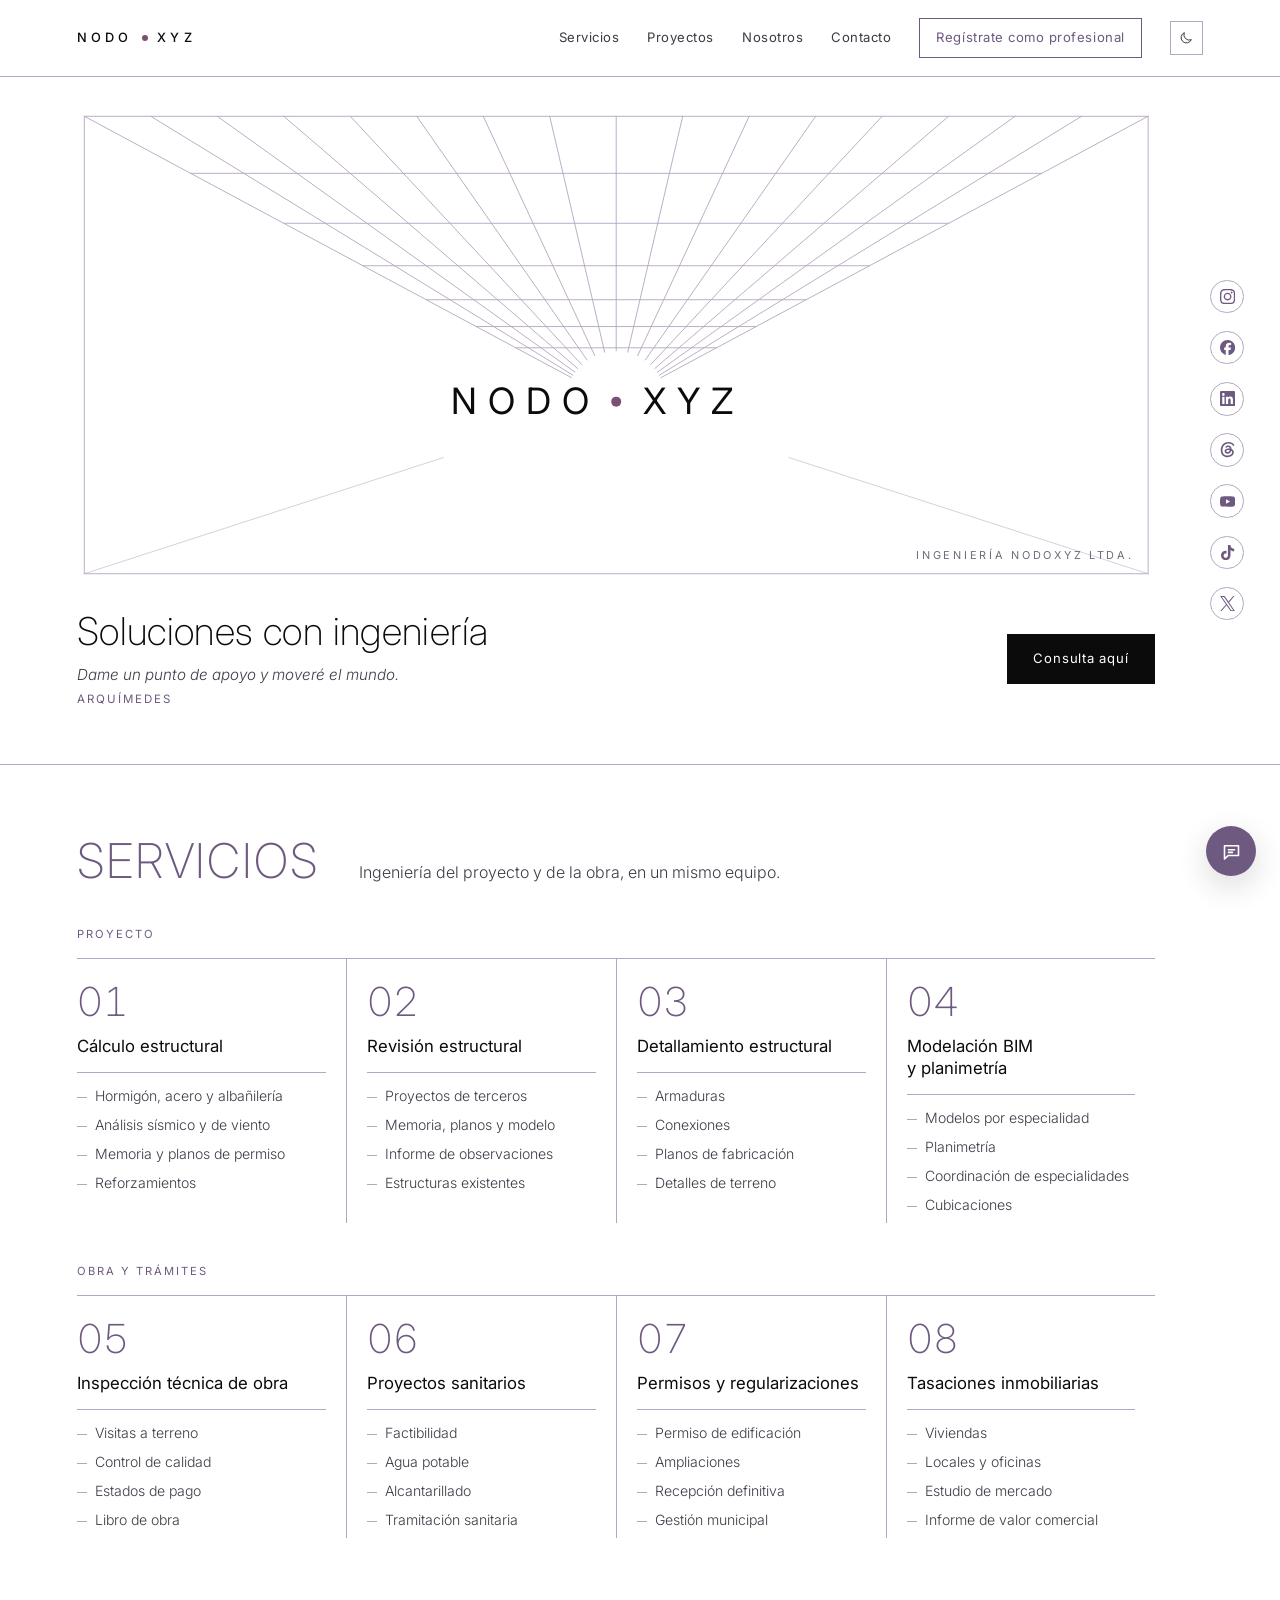
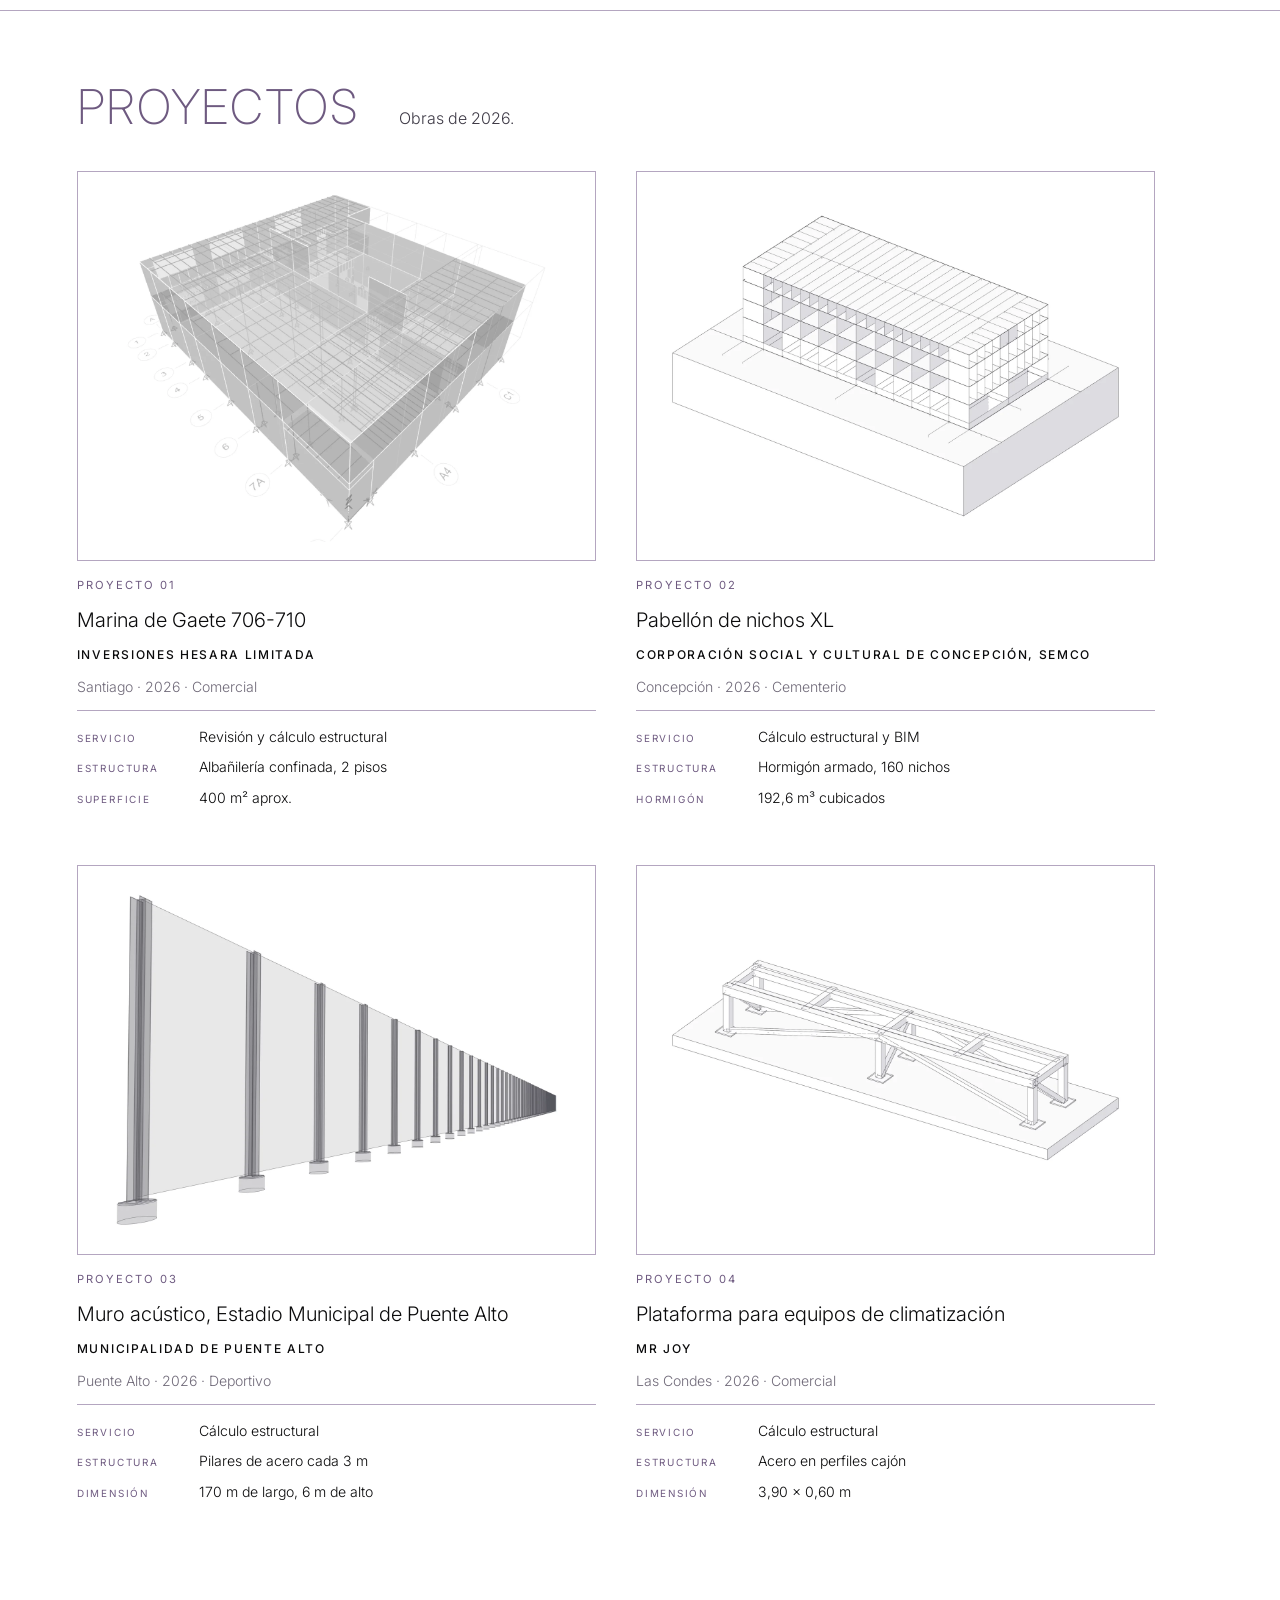
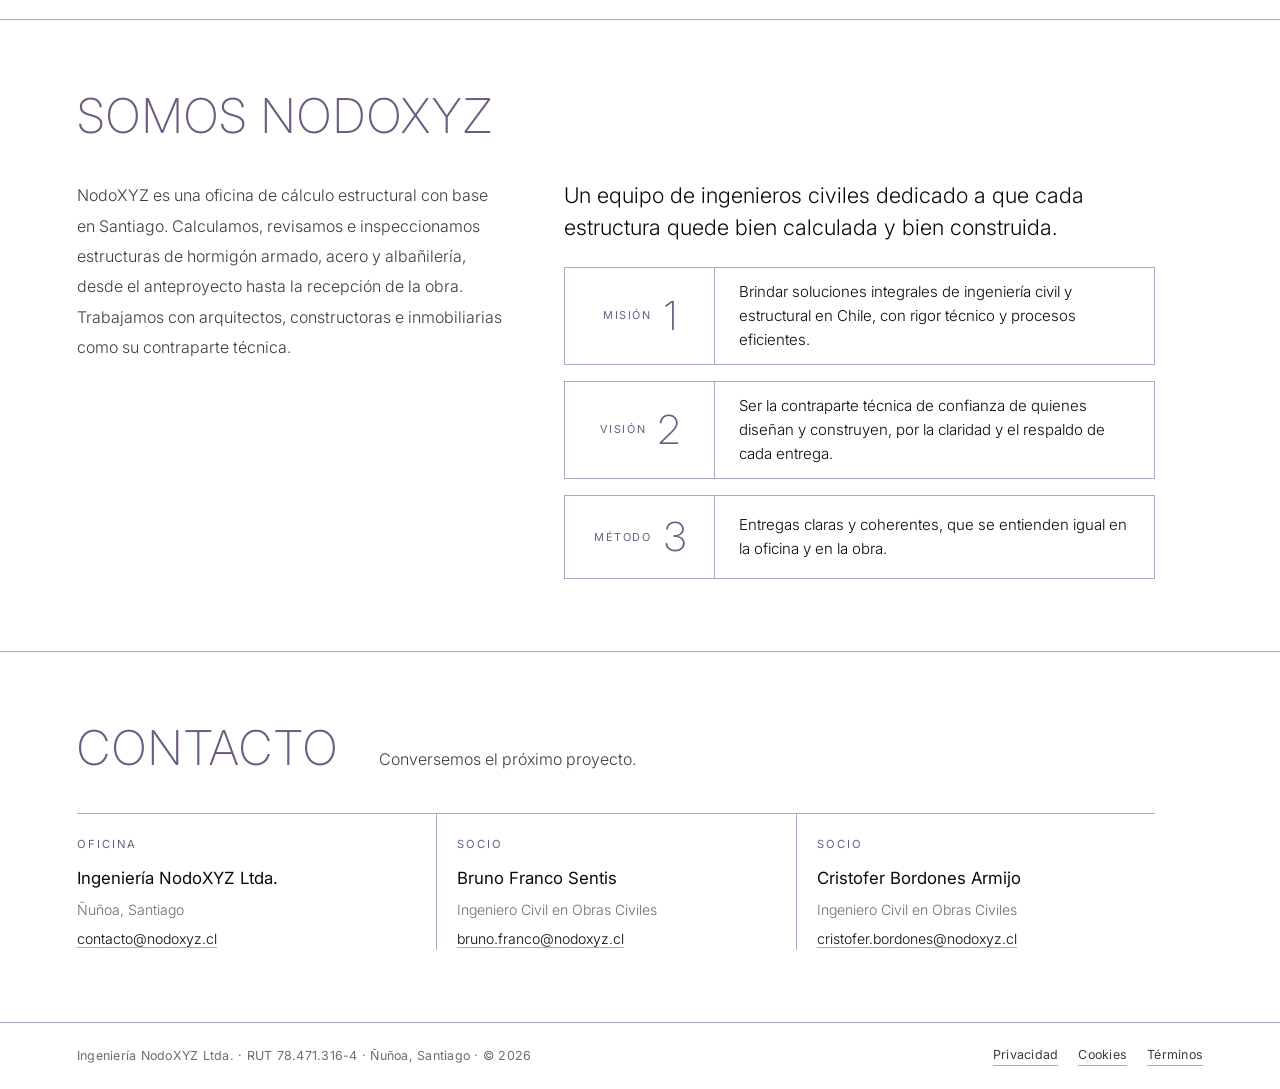
==== commit 293d761f: "Política de privacidad 2.0, redirección de www y medición sin cookies - legal/privacidad.html: polít" ====
--- a/index.html
+++ b/index.html
@@ -157,6 +157,7 @@
     <span>Ingeniería NodoXYZ Ltda. · RUT 78.471.316-4 · Ñuñoa, Santiago · © 2026</span>
     <nav class="footer-links" aria-label="Documentos legales">
       <a href="legal/privacidad.html">Privacidad</a>
+      <a href="legal/privacidad.html#cookies">Cookies</a>
       <a href="legal/terminos.html">Términos</a>
     </nav>
   </footer>
@@ -184,7 +185,7 @@
       <div class="info-note" style="margin-top: 0; margin-bottom: 1.25rem;">
         <span class="info-note-icon">🔒</span>
         <p class="info-note-text">
-          <strong>Privacidad garantizada:</strong> Tus datos son estrictamente privados, se manejan bajo estricta confidencialidad y no serán compartidos con terceros.
+          <strong>Tus datos, bajo confidencialidad:</strong> los usamos solo para contactarte por oportunidades. Tu CV va a un mandante únicamente con tu autorización para ese proceso. Detalle en la <a href="legal/privacidad.html#datos">política de privacidad</a>.
         </p>
       </div>
 
@@ -206,7 +207,7 @@
   </svg>
 </button>
 
-<div class="chat-panel" id="chat-panel" hidden role="dialog" aria-modal="false" aria-label="Consulta rápida">
+<div class="chat-panel" id="chat-panel" data-clarity-mask="true" hidden role="dialog" aria-modal="false" aria-label="Consulta rápida">
   <div class="chat-panel-header">
     <div>
       <span class="chat-panel-badge">NodoXYZ</span>
@@ -229,6 +230,7 @@
 <script src="data/bot-config.js"></script>
 <script src="js/portada.js"></script>
 <script src="js/chat-widget-guiado.js"></script>
+<script src="js/metricas.js"></script>
 <script>
   document.addEventListener('DOMContentLoaded', () => {
     const btnRegistro = document.getElementById('btn-registro-nav');
--- a/styles.css
+++ b/styles.css
@@ -339,6 +339,28 @@
 
 .social-rail a:hover { background: var(--acento); color: var(--papel); border-color: var(--acento); transform: scale(1.15); }
 
+/* Páginas legales (privacidad y términos): una columna de lectura de unos 70 caracteres. */
+
+.legal { max-width: 46rem; margin: 0 auto; padding: 3.5rem 6vw 5rem; }
+.legal h1 { margin: 0.5rem 0 0.4rem; font-weight: 200; font-size: clamp(1.9rem, 4vw, 2.6rem); line-height: 1.1; color: var(--acento); }
+.legal h2 { margin: 2.75rem 0 0.9rem; padding-top: 1.25rem; border-top: 1px solid var(--linea); font-size: 1.15rem; font-weight: 400; scroll-margin-top: 5rem; }
+.legal h3 { margin: 1.75rem 0 0.6rem; font-size: 0.98rem; font-weight: 500; }
+.legal p, .legal li { font-size: 0.95rem; line-height: 1.75; font-weight: 300; color: var(--texto); }
+.legal p { margin-bottom: 0.9rem; }
+.legal ul { margin: 0 0 1rem 1.1rem; display: grid; gap: 0.35rem; }
+.legal strong { font-weight: 500; color: var(--tinta); }
+.legal a { color: var(--acento); border-bottom: 1px solid var(--linea); }
+.legal a:hover { border-color: var(--acento); }
+.legal code { font-size: 0.85em; padding: 0.05rem 0.35rem; background: var(--superficie); border: 1px solid var(--linea); }
+.legal-version { color: var(--texto-2) !important; font-size: 0.85rem !important; }
+.legal-indice { display: flex; flex-wrap: wrap; gap: 0.4rem 1.1rem; margin: 1.5rem 0 2rem; padding: 0.9rem 0; border-top: 1px solid var(--linea); border-bottom: 1px solid var(--linea); font-size: 0.82rem; }
+.legal-indice a { border: 0; color: var(--texto); }
+.legal-indice a:hover { color: var(--acento); }
+.legal-ficha { display: grid; margin: 0 0 1rem; border-top: 1px solid var(--linea); }
+.legal-ficha div { display: grid; grid-template-columns: 7rem minmax(0, 1fr); gap: 1rem; padding: 0.6rem 0; border-bottom: 1px solid var(--linea); }
+.legal-ficha dt { font-size: 0.66rem; letter-spacing: 0.16em; text-transform: uppercase; color: var(--acento); padding-top: 0.3rem; }
+.legal-ficha dd { font-size: 0.93rem; line-height: 1.65; font-weight: 300; color: var(--texto); }
+
 /* Con el riel de redes a la derecha, el contenido deja ese margen libre en escritorio. */
 @media (min-width: 641px) {
   .portada, .seccion { padding-right: calc(6vw + 3rem); }
@@ -362,6 +384,8 @@
   .grilla > li, .fichas > li { border-left: 0 !important; padding-left: 0 !important; }
   .pilar { grid-template-columns: 96px 1fr; }
   .ficha div { grid-template-columns: 92px minmax(0, 1fr); }
+  .legal { padding-left: 1rem; padding-right: 1rem; }
+  .legal-ficha div { grid-template-columns: 1fr; gap: 0.2rem; }
   .site-footer { flex-direction: column; text-align: center; }
 
   /* En teléfono el riel pasa a una barra fija abajo; el pie gana margen para no quedar tapado. */
@@ -1690,6 +1714,9 @@
   transform-origin: center;
 }
 
+.chat-legal { margin: 0.25rem 0 0; font-size: 0.72rem; line-height: 1.5; color: var(--texto-2); }
+.chat-legal a { color: var(--acento); border-bottom: 1px solid var(--linea); }
+
 .chat-status {
   font-size: 0.75rem;
   color: var(--texto-2);
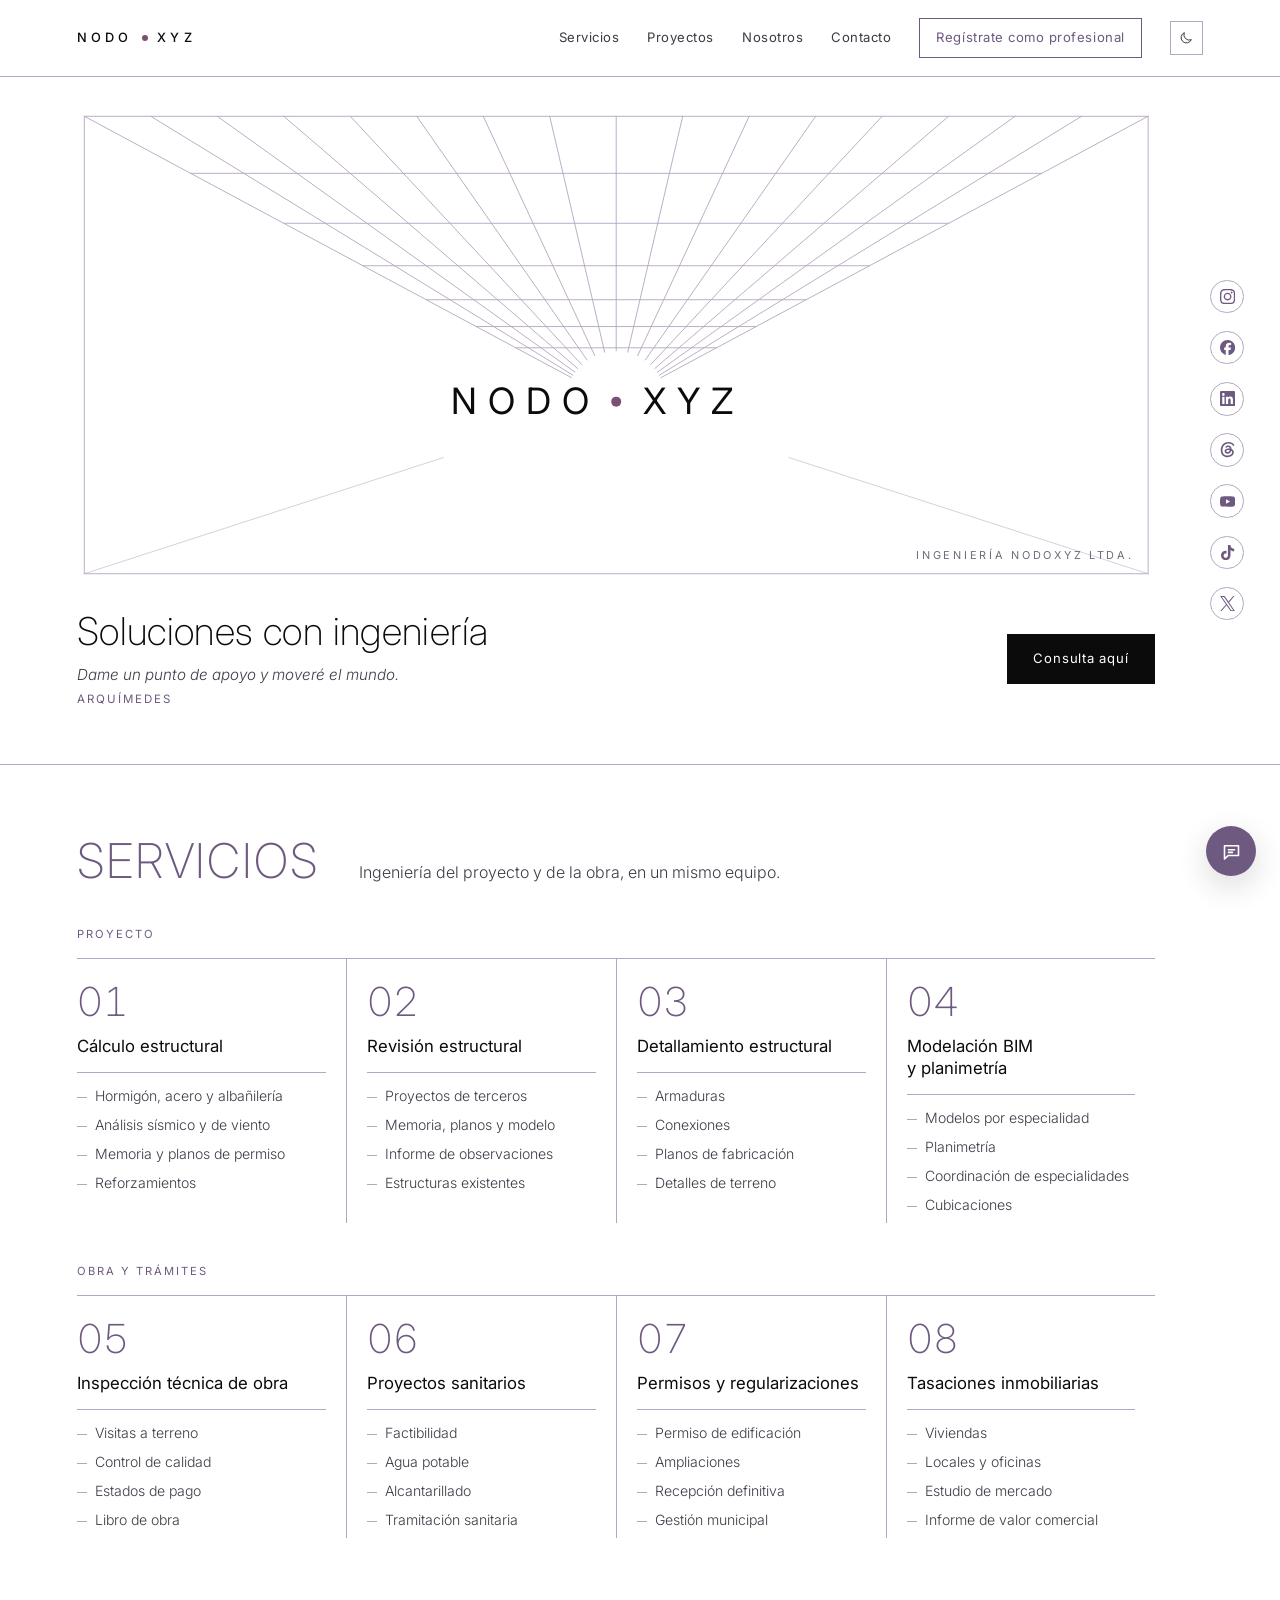
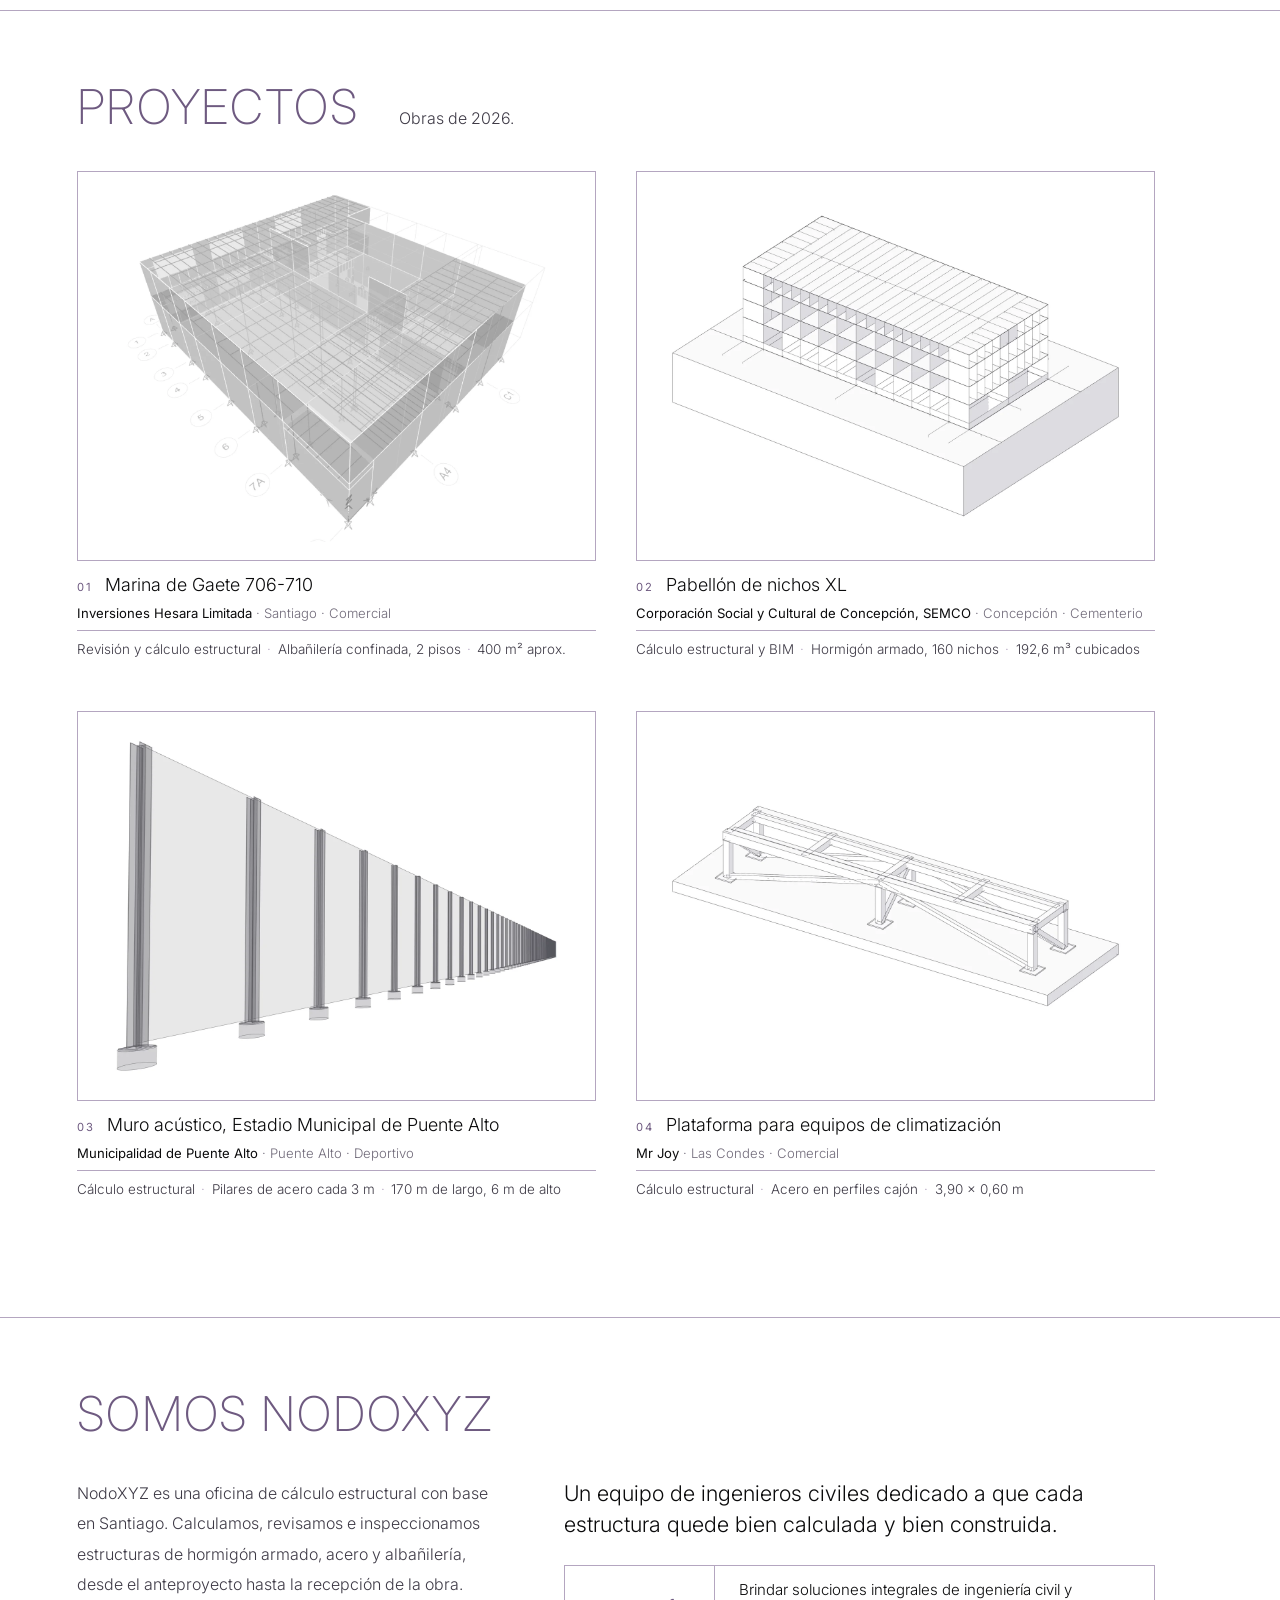
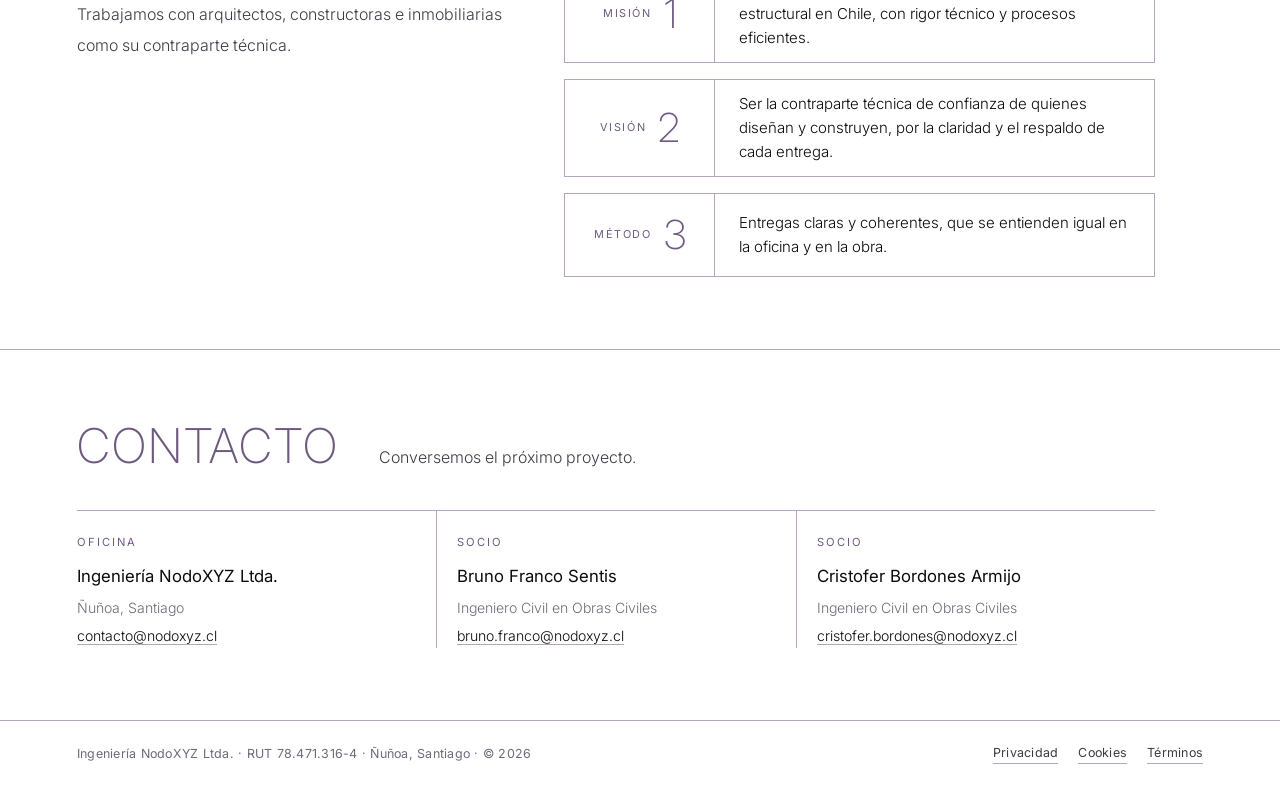
==== commit 390b5fbe: "Proyectos: bloque de texto compacto (versión B) Número junto al título, mandante y lugar en una líne" ====
--- a/index.html
+++ b/index.html
@@ -96,35 +96,27 @@
     <div class="proyectos">
       <article class="proy">
         <div class="dibujo"><img src="img/proyectos/etabs-marina.webp" alt="Modelo ETABS de Marina de Gaete 706-710: muros de albañilería confinada de dos pisos" loading="lazy" width="1400" height="1151"></div>
-        <span class="rot">Proyecto 01</span>
-        <h3>Marina de Gaete 706-710</h3>
-        <p class="nombre">INVERSIONES HESARA LIMITADA</p>
-        <p class="lugar">Santiago · 2026 · Comercial</p>
-        <dl class="ficha"><div><dt>SERVICIO</dt><dd>Revisión y cálculo estructural</dd></div><div><dt>ESTRUCTURA</dt><dd>Albañilería confinada, 2 pisos</dd></div><div><dt>SUPERFICIE</dt><dd>400 m² aprox.</dd></div></dl>
+        <div class="titulo"><span class="rot">01</span><h3>Marina de Gaete 706-710</h3></div>
+        <p class="linea2"><b>Inversiones Hesara Limitada</b> · Santiago · Comercial</p>
+        <p class="datos">Revisión y cálculo estructural<i aria-hidden="true">·</i>Albañilería confinada, 2 pisos<i aria-hidden="true">·</i>400 m² aprox.</p>
       </article>
       <article class="proy">
         <div class="dibujo"><img src="img/proyectos/iso-pabellon.webp" alt="Isométrico del Pabellón de nichos XL: cajón de muros y losas de hormigón sobre su base" loading="lazy" width="1400" height="1050"></div>
-        <span class="rot">Proyecto 02</span>
-        <h3>Pabellón de nichos XL</h3>
-        <p class="nombre">CORPORACIÓN SOCIAL Y CULTURAL DE CONCEPCIÓN, SEMCO</p>
-        <p class="lugar">Concepción · 2026 · Cementerio</p>
-        <dl class="ficha"><div><dt>SERVICIO</dt><dd>Cálculo estructural y BIM</dd></div><div><dt>ESTRUCTURA</dt><dd>Hormigón armado, 160 nichos</dd></div><div><dt>HORMIGÓN</dt><dd>192,6 m³ cubicados</dd></div></dl>
+        <div class="titulo"><span class="rot">02</span><h3>Pabellón de nichos XL</h3></div>
+        <p class="linea2"><b>Corporación Social y Cultural de Concepción, SEMCO</b> · Concepción · Cementerio</p>
+        <p class="datos">Cálculo estructural y BIM<i aria-hidden="true">·</i>Hormigón armado, 160 nichos<i aria-hidden="true">·</i>192,6 m³ cubicados</p>
       </article>
       <article class="proy">
         <div class="dibujo"><img src="img/proyectos/iso-muro.webp" alt="Perspectiva del muro acústico: los pilares y paneles se alejan hasta un punto de fuga" loading="lazy" width="1400" height="1050"></div>
-        <span class="rot">Proyecto 03</span>
-        <h3>Muro acústico, Estadio Municipal de Puente Alto</h3>
-        <p class="nombre">MUNICIPALIDAD DE PUENTE ALTO</p>
-        <p class="lugar">Puente Alto · 2026 · Deportivo</p>
-        <dl class="ficha"><div><dt>SERVICIO</dt><dd>Cálculo estructural</dd></div><div><dt>ESTRUCTURA</dt><dd>Pilares de acero cada 3 m</dd></div><div><dt>DIMENSIÓN</dt><dd>170 m de largo, 6 m de alto</dd></div></dl>
+        <div class="titulo"><span class="rot">03</span><h3>Muro acústico, Estadio Municipal de Puente Alto</h3></div>
+        <p class="linea2"><b>Municipalidad de Puente Alto</b> · Puente Alto · Deportivo</p>
+        <p class="datos">Cálculo estructural<i aria-hidden="true">·</i>Pilares de acero cada 3 m<i aria-hidden="true">·</i>170 m de largo, 6 m de alto</p>
       </article>
       <article class="proy">
         <div class="dibujo"><img src="img/proyectos/iso-plataforma.webp" alt="Isométrico de la plataforma de acero para equipos de climatización" loading="lazy" width="1400" height="1050"></div>
-        <span class="rot">Proyecto 04</span>
-        <h3>Plataforma para equipos de climatización</h3>
-        <p class="nombre">MR JOY</p>
-        <p class="lugar">Las Condes · 2026 · Comercial</p>
-        <dl class="ficha"><div><dt>SERVICIO</dt><dd>Cálculo estructural</dd></div><div><dt>ESTRUCTURA</dt><dd>Acero en perfiles cajón</dd></div><div><dt>DIMENSIÓN</dt><dd>3,90 × 0,60 m</dd></div></dl>
+        <div class="titulo"><span class="rot">04</span><h3>Plataforma para equipos de climatización</h3></div>
+        <p class="linea2"><b>Mr Joy</b> · Las Condes · Comercial</p>
+        <p class="datos">Cálculo estructural<i aria-hidden="true">·</i>Acero en perfiles cajón<i aria-hidden="true">·</i>3,90 × 0,60 m</p>
       </article>
     </div>
   </section>
--- a/styles.css
+++ b/styles.css
@@ -238,19 +238,20 @@
 .incluye li { font-size: 0.88rem; font-weight: 300; color: var(--texto); }
 .incluye li::before { content: ""; display: inline-block; width: 10px; height: 1px; background: var(--linea); vertical-align: middle; margin-right: 0.5rem; }
 
-/* Proyectos: cada ficha ocupa 6 filas de la grilla madre (subgrid), así dibujo, número, título,
-   mandante, lugar y ficha quedan a la misma altura en las dos columnas. */
+/* Proyectos: cada ficha ocupa 4 filas de la grilla madre (subgrid): dibujo, número con título,
+   mandante con lugar, y datos. Así quedan a la misma altura en las dos columnas. */
 
 /* El espacio entre filas es uno solo (madre y fichas): si difieren, Chromium reparte la diferencia
    dentro de cada ficha. La separación entre una fila de proyectos y la siguiente es el margen de la ficha. */
-.proyectos { display: grid; grid-template-columns: repeat(2, minmax(0, 1fr)); column-gap: 2.5rem; row-gap: 0.75rem; }
-
-.proy { display: grid; grid-row: span 6; grid-template-rows: subgrid; grid-template-columns: minmax(0, 1fr); min-width: 0; }
+.proyectos { display: grid; grid-template-columns: repeat(2, minmax(0, 1fr)); column-gap: 2.5rem; row-gap: 0.4rem; }
+
+.proy { display: grid; grid-row: span 4; grid-template-rows: subgrid; grid-template-columns: minmax(0, 1fr); min-width: 0; }
 .proy > * { margin: 0; min-width: 0; }
-.proy > .rot { align-self: end; margin-top: 0.25rem; }
-.proy h3 { font-size: 1.25rem; font-weight: 300; line-height: 1.3; }
-.proy .nombre { font-size: 0.75rem; letter-spacing: 0.14em; font-weight: 500; }
-.proy .lugar { font-size: 0.88rem; font-weight: 300; color: var(--texto-2); }
+.proy .titulo { display: flex; align-items: baseline; gap: 0.75rem; margin-top: 0.35rem; }
+.proy .titulo .rot { flex: none; }
+.proy h3 { font-size: 1.12rem; font-weight: 300; line-height: 1.3; }
+.proy .linea2 { font-size: 0.82rem; font-weight: 300; color: var(--texto-2); }
+.proy .linea2 b { font-weight: 400; color: var(--tinta); }
 
 /* La caja manda el tamaño y el dibujo se ajusta adentro: una imagen grande no estira la columna. */
 .dibujo { position: relative; overflow: hidden; aspect-ratio: 4 / 3; border: 1px solid var(--linea); background: var(--papel); }
@@ -258,11 +259,10 @@
 /* Los dibujos son línea negra sobre blanco: en oscuro se invierten y el negro se funde con el papel. */
 :root[data-theme="dark"] .dibujo img { filter: invert(1) hue-rotate(180deg); mix-blend-mode: lighten; opacity: 0.9; }
 
-/* Ficha en filas: el valor tiene el ancho de la tarjeta y queda en una sola línea. */
-.ficha { align-self: start; margin-bottom: 2.75rem !important; padding-top: 0.9rem; border-top: 1px solid var(--linea); display: grid; gap: 0.5rem; }
-.ficha div { display: grid; grid-template-columns: 110px minmax(0, 1fr); align-items: baseline; gap: 0.75rem; }
-.ficha dt { font-size: 0.62rem; letter-spacing: 0.18em; color: var(--acento); }
-.ficha dd { font-size: 0.88rem; font-weight: 300; white-space: nowrap; }
+/* Datos de la obra en una línea, sin rótulos: servicio · estructura · dimensión. El margen inferior
+   separa una fila de proyectos de la siguiente. */
+.proy .datos { align-self: start; margin-bottom: 2.75rem; padding-top: 0.5rem; border-top: 1px solid var(--linea); font-size: 0.84rem; font-weight: 300; color: var(--texto); }
+.proy .datos i { font-style: normal; color: var(--linea); padding: 0 0.4rem; }
 
 /* Somos NodoXYZ */
 
@@ -383,7 +383,6 @@
   .grilla, .fichas { grid-template-columns: 1fr; }
   .grilla > li, .fichas > li { border-left: 0 !important; padding-left: 0 !important; }
   .pilar { grid-template-columns: 96px 1fr; }
-  .ficha div { grid-template-columns: 92px minmax(0, 1fr); }
   .legal { padding-left: 1rem; padding-right: 1rem; }
   .legal-ficha div { grid-template-columns: 1fr; gap: 0.2rem; }
   .site-footer { flex-direction: column; text-align: center; }
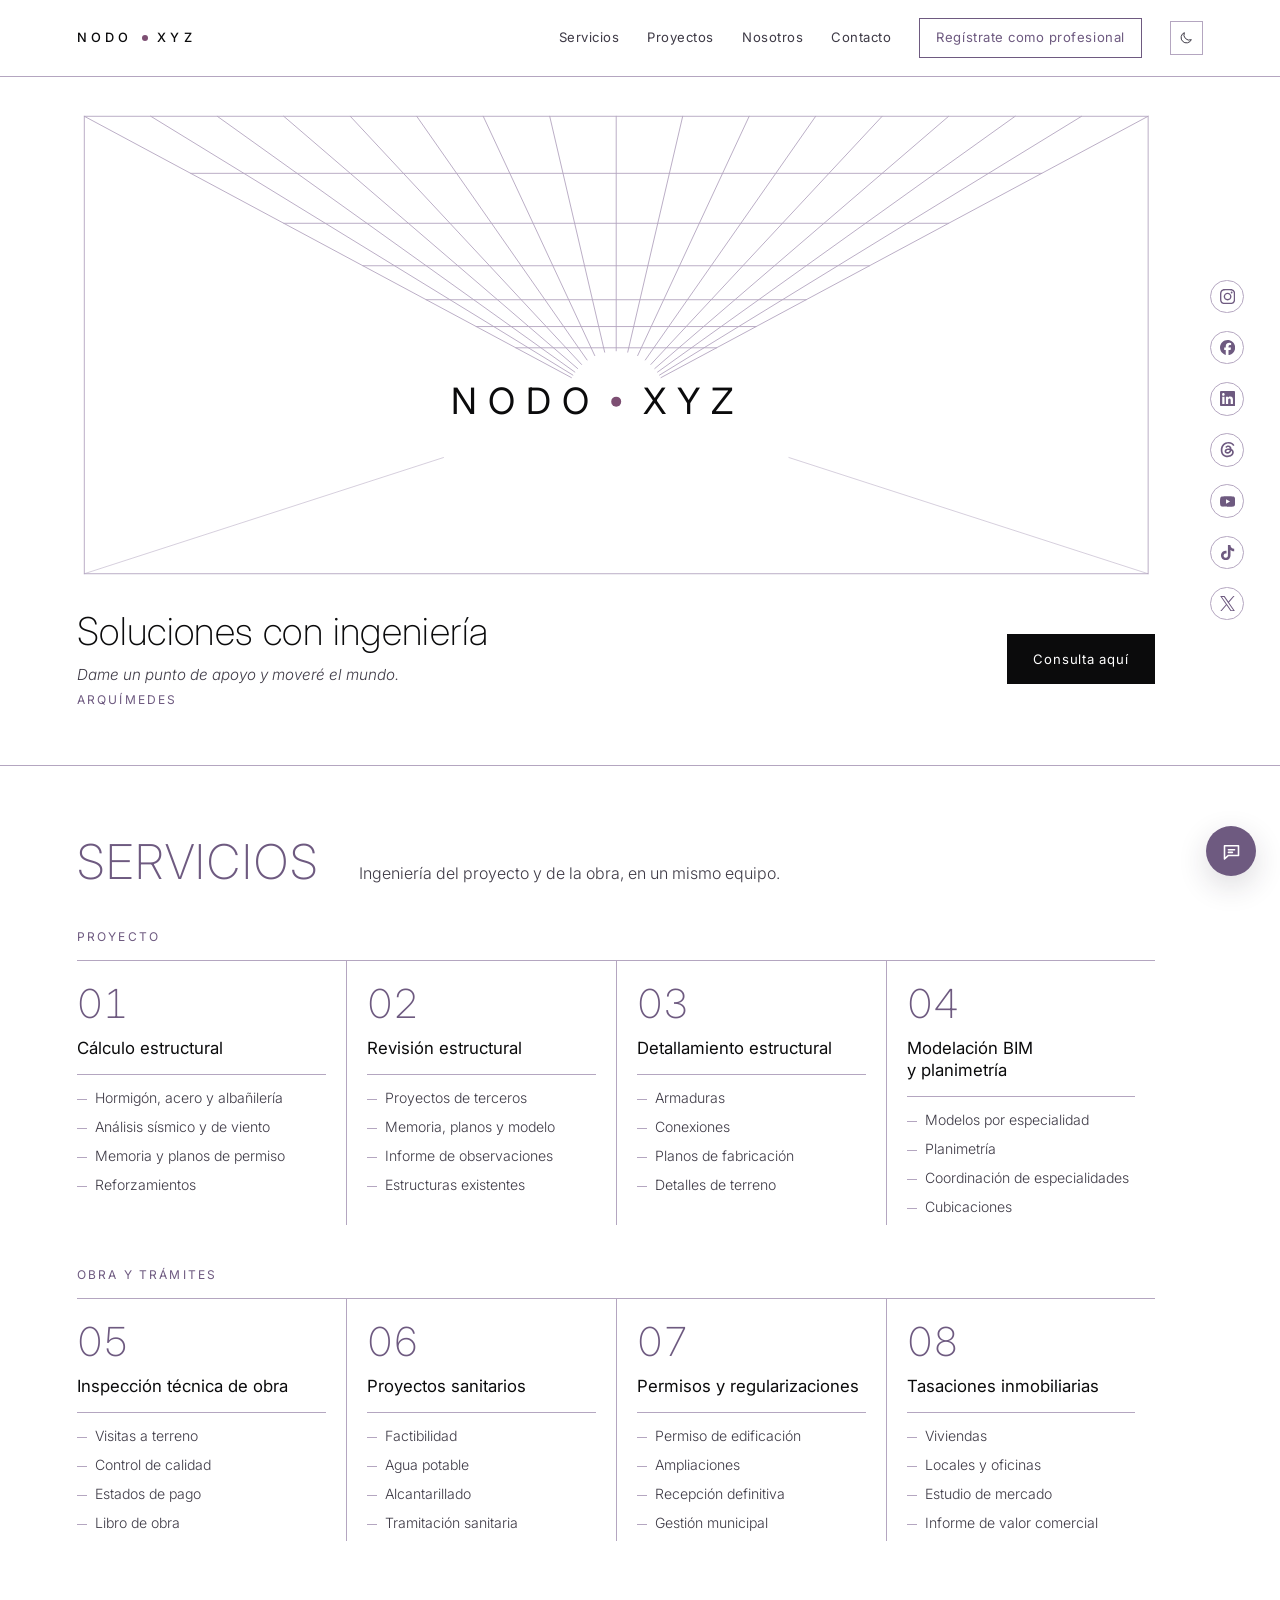
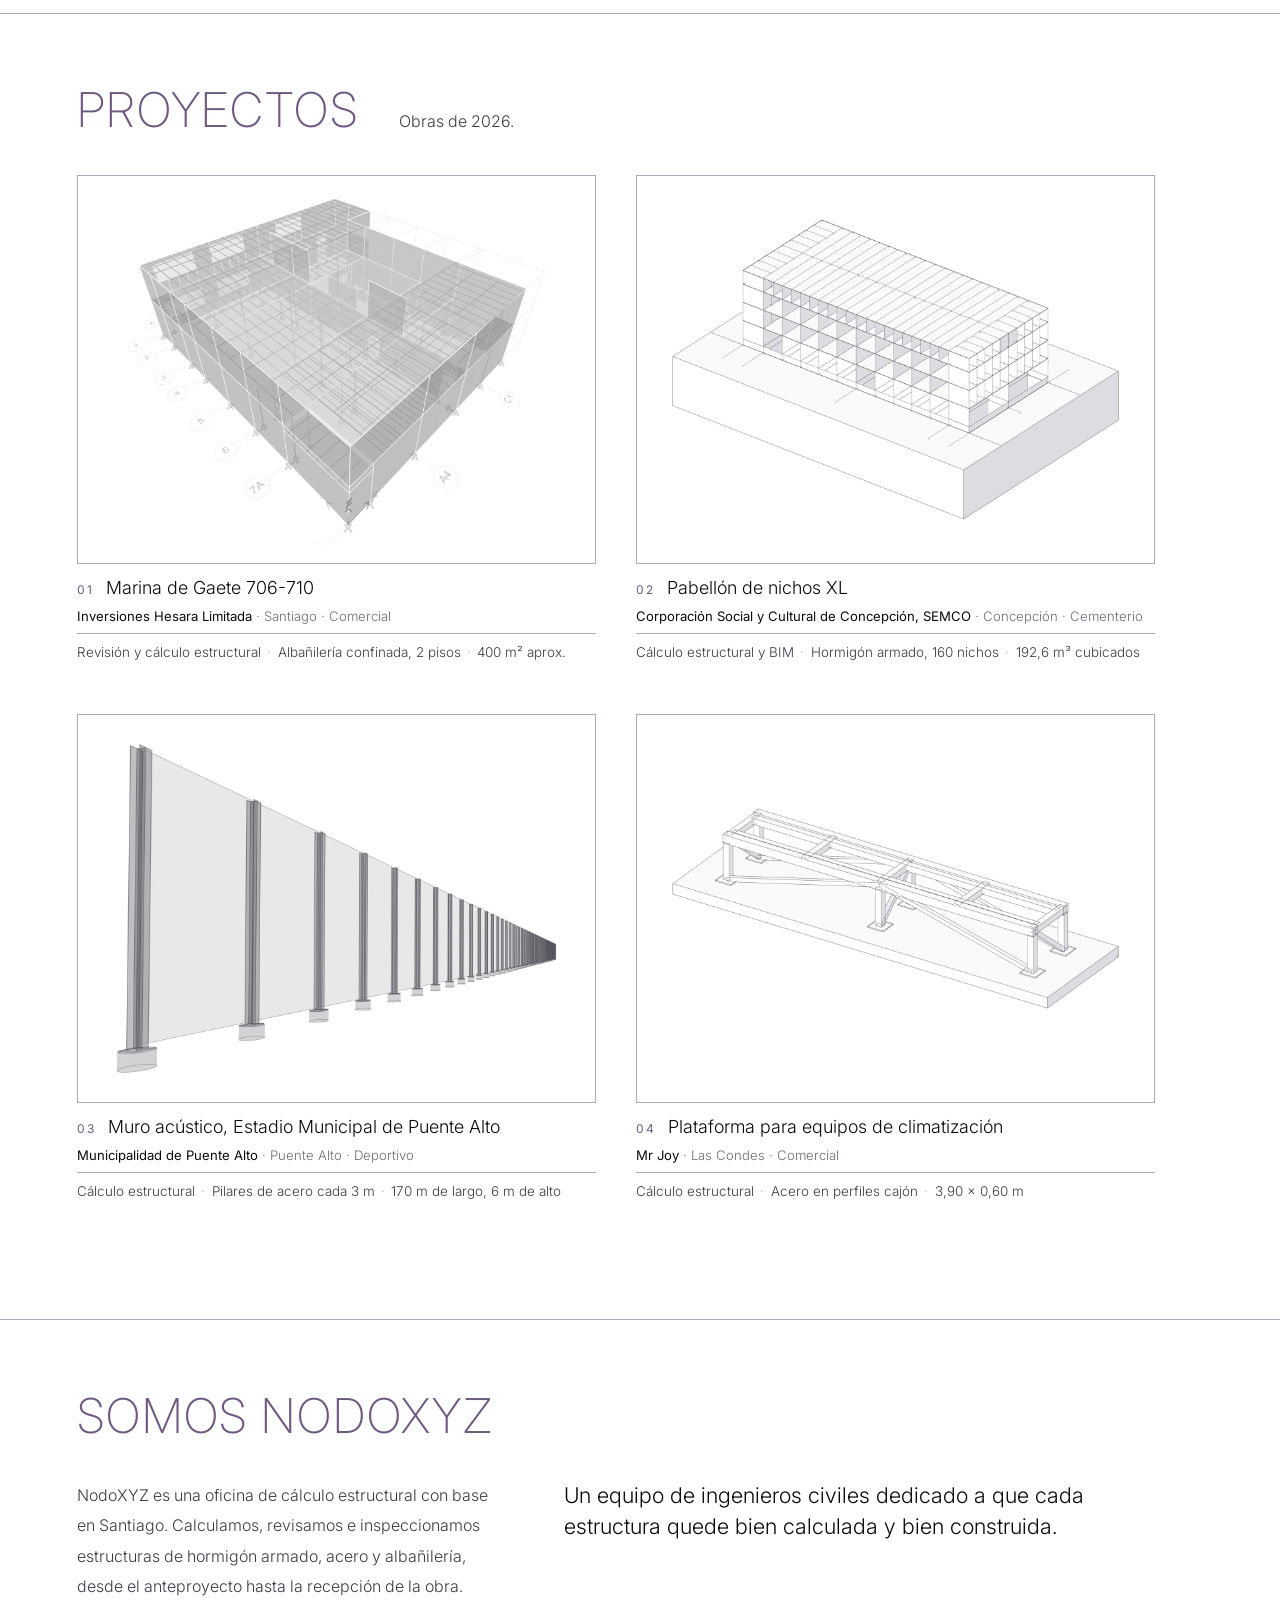
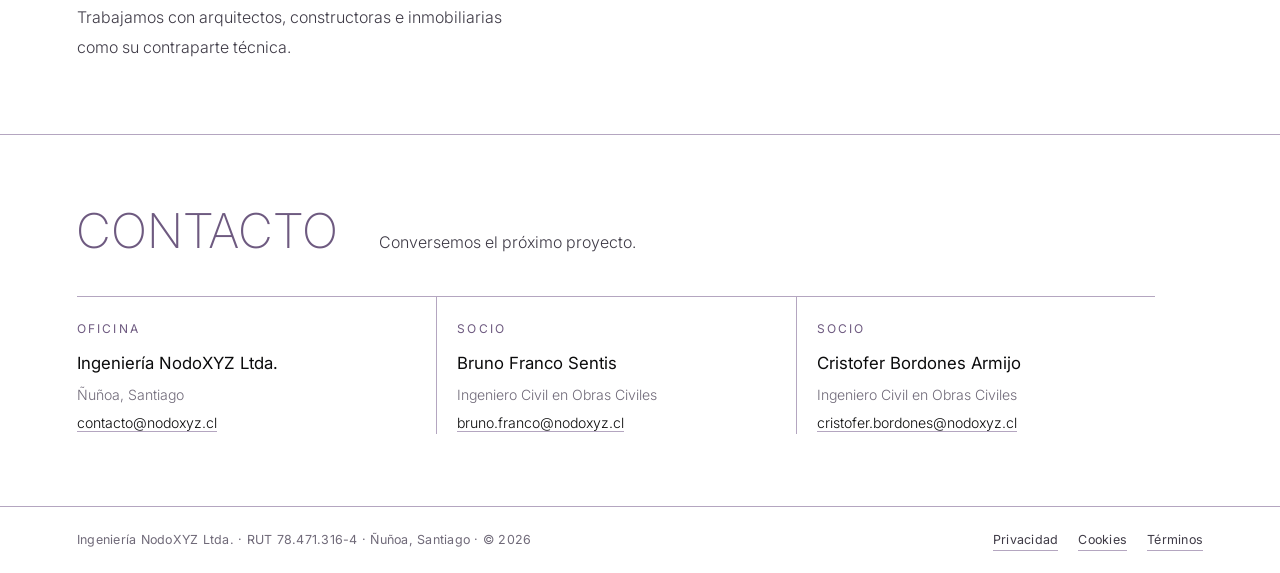
==== commit 51e6361c: "fix(web): correcciones de la auditoría visual y de texto - Profesionales: el formulario abre limpio " ====
--- a/index.html
+++ b/index.html
@@ -6,11 +6,11 @@
 <title>NodoXYZ · Oficina de cálculo estructural</title>
 <meta name="description" content="NodoXYZ, oficina de cálculo estructural en Santiago: cálculo y revisión estructural, BIM, inspección técnica de obra, permisos y tasaciones.">
 <link rel="icon" type="image/png" href="logo2_transparente.png">
-<script src="js/tema.js"></script>
+<script src="js/tema.js?v=20261104b"></script>
 <link rel="preconnect" href="https://fonts.googleapis.com">
 <link rel="preconnect" href="https://fonts.gstatic.com" crossorigin>
 <link href="https://fonts.googleapis.com/css2?family=Inter:wght@200;300;400;500&display=swap" rel="stylesheet">
-<link rel="stylesheet" href="styles.css">
+<link rel="stylesheet" href="styles.css?v=20261104b">
 </head>
 <body>
 
@@ -21,7 +21,7 @@
     <a href="#proyectos">Proyectos</a>
     <a href="#nosotros">Nosotros</a>
     <a href="#contacto">Contacto</a>
-    <a href="profesionales.html" id="btn-registro-nav" class="nav-cta">Regístrate como profesional</a>
+    <a href="profesionales.html" id="btn-registro-nav" class="nav-cta">Regístrate<span class="largo"> como profesional</span></a>
     <button type="button" class="tema-btn" aria-label="Modo oscuro" aria-pressed="false">
       <svg class="luna" viewBox="0 0 24 24" fill="none" stroke="currentColor" stroke-width="1.5" aria-hidden="true"><path d="M20 14.5A8 8 0 0 1 9.5 4a8 8 0 1 0 10.5 10.5Z"/></svg>
       <svg class="sol" viewBox="0 0 24 24" fill="none" stroke="currentColor" stroke-width="1.5" aria-hidden="true"><circle cx="12" cy="12" r="4"/><path d="M12 2v2M12 20v2M4.9 4.9l1.4 1.4M17.7 17.7l1.4 1.4M2 12h2M20 12h2M4.9 19.1l1.4-1.4M17.7 6.3l1.4-1.4"/></svg>
@@ -125,14 +125,7 @@
     <div class="seccion-cab"><h2 class="h-sec">SOMOS NODOXYZ</h2></div>
     <div class="somos">
       <p class="intro">NodoXYZ es una oficina de cálculo estructural con base en Santiago. Calculamos, revisamos e inspeccionamos estructuras de hormigón armado, acero y albañilería, desde el anteproyecto hasta la recepción de la obra. Trabajamos con arquitectos, constructoras e inmobiliarias como su contraparte técnica.</p>
-      <div>
-        <p class="lema">Un equipo de ingenieros civiles dedicado a que cada estructura quede bien calculada y bien construida.</p>
-        <ul class="pilares">
-          <li class="pilar"><div class="r"><span>MISIÓN</span><b>1</b></div><p>Brindar soluciones integrales de ingeniería civil y estructural en Chile, con rigor técnico y procesos eficientes.</p></li>
-          <li class="pilar"><div class="r"><span>VISIÓN</span><b>2</b></div><p>Ser la contraparte técnica de confianza de quienes diseñan y construyen, por la claridad y el respaldo de cada entrega.</p></li>
-          <li class="pilar"><div class="r"><span>MÉTODO</span><b>3</b></div><p>Entregas claras y coherentes, que se entienden igual en la oficina y en la obra.</p></li>
-        </ul>
-      </div>
+      <p class="lema">Un equipo de ingenieros civiles dedicado a que cada estructura quede bien calculada y bien construida.</p>
     </div>
   </section>
 
@@ -156,39 +149,14 @@
 
 </main>
 
-<!-- Modal informativo para Registro de Profesionales -->
+<!-- Aviso previo al registro de profesionales: se cierra con Escape, con clic en el fondo o con la X -->
 <div class="info-modal-backdrop" id="info-modal-backdrop" hidden>
   <div class="info-modal" role="dialog" aria-modal="true" aria-labelledby="info-modal-title">
-    
-    <div class="info-modal-header">
-
-      <div class="info-modal-badge">
-        ✦ Oportunidades y Colaboración
-      </div>
-      <h2 class="info-modal-title" id="info-modal-title">
-        Únete a nuestra Red de Profesionales
-      </h2>
-      <p class="info-modal-subtitle">
-        NodoXYZ participa activamente en licitaciones públicas y privadas. Consolidamos una base de datos especializada en ingeniería y construcción para conformar equipos técnicos de alto nivel.
-      </p>
-    </div>
-
-    <div class="info-modal-body">
-      <div class="info-note" style="margin-top: 0; margin-bottom: 1.25rem;">
-        <span class="info-note-icon">🔒</span>
-        <p class="info-note-text">
-          <strong>Tus datos, bajo confidencialidad:</strong> los usamos solo para contactarte por oportunidades. Tu CV va a un mandante únicamente con tu autorización para ese proceso. Detalle en la <a href="legal/privacidad.html#datos">política de privacidad</a>.
-        </p>
-      </div>
-
-      <div class="info-cta-row">
-        <a href="profesionales.html" id="btn-registro-submit" class="info-btn-primary" style="width: 100%; text-align: center;">
-          <span class="info-btn-fill" aria-hidden="true"></span>
-          <span class="info-btn-label">Registrarme</span>
-        </a>
-      </div>
-    </div>
-
+    <button type="button" class="info-modal-close" id="info-modal-close" aria-label="Cerrar"><svg viewBox="0 0 24 24" fill="none" stroke="currentColor" stroke-width="1.5" aria-hidden="true"><path d="M6 6l12 12M18 6 6 18"/></svg></button>
+    <span class="rot">Red de profesionales</span>
+    <h2 class="info-modal-title" id="info-modal-title">Súmate a nuestros equipos de licitación</h2>
+    <p class="info-modal-texto">Te llamamos cuando un proyecto calza con tu perfil. Tu CV va a un mandante solo con tu autorización. <a href="legal/privacidad.html#datos">Privacidad</a></p>
+    <a href="profesionales.html" id="btn-registro-submit" class="cta info-modal-cta">Registrarme</a>
   </div>
 </div>
 
@@ -201,11 +169,8 @@
 
 <div class="chat-panel" id="chat-panel" data-clarity-mask="true" hidden role="dialog" aria-modal="false" aria-label="Consulta rápida">
   <div class="chat-panel-header">
-    <div>
-      <span class="chat-panel-badge">NodoXYZ</span>
-      <span class="chat-panel-sub">Normalmente respondemos rápido</span>
-    </div>
-    <button class="chat-panel-close" id="chat-panel-close" aria-label="Cerrar">✕</button>
+    <span class="chat-panel-badge">Consulta rápida</span>
+    <button class="chat-panel-close" id="chat-panel-close" aria-label="Cerrar"><svg viewBox="0 0 24 24" fill="none" stroke="currentColor" stroke-width="1.5" aria-hidden="true"><path d="M6 6l12 12M18 6 6 18"/></svg></button>
   </div>
 
   <div class="chat-transcript" id="chat-transcript">
@@ -218,17 +183,16 @@
 </div>
 
 <script src="https://challenges.cloudflare.com/turnstile/v0/api.js" async defer></script>
-<script src="data/localidades.js"></script>
-<script src="data/bot-config.js"></script>
-<script src="js/portada.js"></script>
-<script src="js/chat-widget-guiado.js"></script>
-<script src="js/metricas.js"></script>
+<script src="data/localidades.js?v=20261104b"></script>
+<script src="data/bot-config.js?v=20261104b"></script>
+<script src="js/portada.js?v=20261104b"></script>
+<script src="js/chat-widget-guiado.js?v=20261104b"></script>
+<script src="js/metricas.js?v=20261104b"></script>
 <script>
   document.addEventListener('DOMContentLoaded', () => {
     const btnRegistro = document.getElementById('btn-registro-nav');
     const backdrop = document.getElementById('info-modal-backdrop');
     const btnSubmit = document.getElementById('btn-registro-submit');
-    let autoHideTimer;
 
     // Popup ya visto: se guarda por 45 min para no repetirlo en cada
     // clic/recarga dentro de esa ventana — pasa directo a profesionales.html.
@@ -254,25 +218,18 @@
         }
         backdrop.removeAttribute('hidden');
         document.body.style.overflow = 'hidden';
-        if (btnSubmit) btnSubmit.classList.add('is-filling');
         marcarPopupVisto(45);
-        // Auto-hide modal after 4 seconds and then redirect
-        autoHideTimer = setTimeout(() => {
-          backdrop.setAttribute('hidden', '');
-          document.body.style.overflow = '';
-          window.location.href = 'profesionales.html';
-        }, 4000);
+        if (btnSubmit) btnSubmit.focus();
       });
     }
 
     function hideModal() {
-      if (autoHideTimer) {
-        clearTimeout(autoHideTimer);
-      }
       backdrop.setAttribute('hidden', '');
       document.body.style.overflow = '';
-      if (btnSubmit) btnSubmit.classList.remove('is-filling');
-    }
+    }
+
+    const btnCerrar = document.getElementById('info-modal-close');
+    if (btnCerrar) btnCerrar.addEventListener('click', hideModal);
 
     if (btnSubmit) {
       btnSubmit.addEventListener('click', () => {
--- a/styles.css
+++ b/styles.css
@@ -72,7 +72,7 @@
 h1, h2, h3 { font-family: var(--letra); font-weight: 400; color: var(--tinta); text-wrap: balance; }
 
 .eyebrow, .rot {
-  font-size: 0.7rem;
+  font-size: 0.75rem;
   letter-spacing: 0.18em;
   text-transform: uppercase;
   color: var(--acento);
@@ -180,7 +180,6 @@
 .portada .losa { stroke: var(--linea); fill: none; stroke-linecap: round; }
 .portada .fina { stroke-width: 0.6; }
 .portada .letras { fill: var(--tinta); font-family: var(--letra); }
-.portada .razon { fill: var(--texto-2); font-family: var(--letra); }
 .portada .punto { fill: var(--punto); }
 
 .portada-pie {
@@ -196,7 +195,7 @@
 
 .hero-quote { margin: 0.6rem 0 0; border: none; }
 .hero-quote p { font-size: 0.95rem; font-weight: 300; font-style: italic; color: var(--texto); }
-.hero-quote cite { display: block; margin-top: 0.2rem; font-size: 0.72rem; font-style: normal; letter-spacing: 0.18em; text-transform: uppercase; color: var(--acento); }
+.hero-quote cite { display: block; margin-top: 0.2rem; font-size: 0.75rem; font-style: normal; letter-spacing: 0.18em; text-transform: uppercase; color: var(--acento); }
 
 /* Secciones */
 
@@ -268,14 +267,8 @@
 
 .somos { display: grid; grid-template-columns: 38fr 52fr; gap: 3.5rem; align-items: start; }
 .somos .intro { font-size: 1rem; line-height: 1.9; font-weight: 300; color: var(--texto); max-width: 60ch; }
-.somos .lema { margin-bottom: 1.5rem; font-size: 1.35rem; line-height: 1.45; font-weight: 300; text-wrap: balance; }
-
-.pilares { list-style: none; display: grid; gap: 1rem; }
-.pilar { display: grid; grid-template-columns: 150px 1fr; border: 1px solid var(--linea); min-height: 84px; }
-.pilar .r { display: flex; align-items: center; justify-content: center; gap: 0.75rem; border-right: 1px solid var(--linea); }
-.pilar .r span { font-size: 0.68rem; letter-spacing: 0.14em; color: var(--acento); }
-.pilar .r b { font-size: 2.5rem; font-weight: 200; line-height: 1; color: var(--acento); }
-.pilar p { align-self: center; padding: 0.75rem 1.5rem; font-size: 0.94rem; line-height: 1.6; font-weight: 300; }
+.somos .lema { font-size: 1.35rem; line-height: 1.45; font-weight: 300; text-wrap: balance; }
+
 
 /* Contacto */
 
@@ -358,7 +351,7 @@
 .legal-indice a:hover { color: var(--acento); }
 .legal-ficha { display: grid; margin: 0 0 1rem; border-top: 1px solid var(--linea); }
 .legal-ficha div { display: grid; grid-template-columns: 7rem minmax(0, 1fr); gap: 1rem; padding: 0.6rem 0; border-bottom: 1px solid var(--linea); }
-.legal-ficha dt { font-size: 0.66rem; letter-spacing: 0.16em; text-transform: uppercase; color: var(--acento); padding-top: 0.3rem; }
+.legal-ficha dt { font-size: 0.75rem; letter-spacing: 0.16em; text-transform: uppercase; color: var(--acento); padding-top: 0.3rem; }
 .legal-ficha dd { font-size: 0.93rem; line-height: 1.65; font-weight: 300; color: var(--texto); }
 
 /* Con el riel de redes a la derecha, el contenido deja ese margen libre en escritorio. */
@@ -372,17 +365,44 @@
   .grilla { grid-template-columns: repeat(2, minmax(0, 1fr)); }
   .grilla > li:nth-child(4n+1) { border-left: 1px solid var(--linea); padding-left: 1.25rem; }
   .grilla > li:nth-child(2n+1) { border-left: 0; padding-left: 0; }
-  .proyectos, .somos { grid-template-columns: 1fr; }
+  .somos, .fichas { grid-template-columns: 1fr; }
+  .fichas > li { border-left: 0; padding-left: 0; }
 }
 
 @media (max-width: 640px) {
-  .site-header { justify-content: center; }
-  .site-header nav { justify-content: center; gap: 0.6rem 1.1rem; }
+  /* Cabecera en dos filas: marca, registro y tema arriba; las cuatro secciones abajo, a todo el ancho.
+     El nav se disuelve (display: contents) para ordenar sus hijos junto a la marca; el ::after
+     fuerza el salto de fila solo cuando hay botón de registro (en las páginas legales cabe en una). */
+  .site-header { padding: 0.55rem 1rem 0; gap: 0 0.6rem; }
+  .site-header nav { display: contents; }
+  .marca { flex: 1; }
+  .site-header nav a.nav-cta { order: 1; padding: 0.5rem 0.8rem; }
+  .site-header .tema-btn { order: 2; width: 2.4rem; height: 2.4rem; }
+  .site-header:has(.nav-cta)::after { content: ""; order: 3; flex-basis: 100%; }
+  .site-header nav a:not(.nav-cta) { order: 4; flex: 1; padding: 0.7rem 0; text-align: center; }
+  .site-header nav a:not(.nav-cta):first-child { text-align: left; }
+  .site-header nav a:not(.nav-cta):nth-child(4) { text-align: right; }
+  .site-header:not(:has(.nav-cta)) { padding-bottom: 0.55rem; }
+  .site-header:not(:has(.nav-cta)) nav a { flex: none; padding: 0.7rem 0.5rem; }
+  .nav-cta .largo { display: none; }
+
   .portada, .seccion, .site-footer { padding-left: 1rem; padding-right: 1rem; }
   .seccion { padding-top: 3rem; padding-bottom: 3rem; }
-  .grilla, .fichas { grid-template-columns: 1fr; }
-  .grilla > li, .fichas > li { border-left: 0 !important; padding-left: 0 !important; }
-  .pilar { grid-template-columns: 96px 1fr; }
+  .proyectos { grid-template-columns: 1fr; }
+  .fichas { grid-template-columns: 1fr; }
+  .fichas > li { border-left: 0 !important; padding-left: 0 !important; }
+  .fichas a { display: inline-block; padding: 0.6rem 0 0.15rem; }
+  .site-footer .footer-links a { display: inline-block; padding: 0.6rem 0 0.15rem; }
+
+  /* Servicios: número a la izquierda y lo que incluye en una línea corrida, separado por puntos. */
+  .grilla { grid-template-columns: 1fr; }
+  .grilla > li { display: grid; grid-template-columns: 2.6rem minmax(0, 1fr); gap: 0.35rem 0.75rem; padding: 1rem 0; border-left: 0 !important; padding-left: 0 !important; }
+  .grilla b { grid-row: span 2; font-size: 1.7rem; }
+  .grilla h3 { font-size: 1rem; }
+  .incluye { display: block; padding-top: 0; border-top: 0; }
+  .incluye li { display: inline; font-size: 0.85rem; }
+  .incluye li::before { display: none; }
+  .incluye li + li::before { content: "·"; display: inline; width: auto; height: auto; background: none; margin: 0 0.4rem; color: var(--texto-2); }
   .legal { padding-left: 1rem; padding-right: 1rem; }
   .legal-ficha div { grid-template-columns: 1fr; gap: 0.2rem; }
   .site-footer { flex-direction: column; text-align: center; }
@@ -1000,9 +1020,8 @@
 
 .mini-modal {
   width: min(28rem, 100%);
-  background: var(--superficie);
-  border: 1px solid color-mix(in srgb, var(--acento) 30%, transparent);
-  border-radius: 8px;
+  background: var(--papel);
+  border: 1px solid var(--linea);
   padding: 1.75rem;
   box-shadow: 0 20px 50px var(--sombra);
 }
@@ -1138,17 +1157,17 @@
   /* Mismo motivo que hero/nosotros/servicios: el header fijo se apila en
      columna en mobile y tapa los primeros inputs si no se deja espacio
      fijo arriba. */
-  .registro-form-section { padding: 13.5rem 6vw 4rem; }
+  .registro-form-section { padding: 1.75rem 1rem 4rem; }
 
   /* El botón sticky quedaba tapado por la barra de redes sociales fija de
      abajo (.social-rail en mobile, ~3.1rem de alto + el safe-area del
      gesture bar) — se sube el offset para que quede siempre visible. */
-  .form-registro .cta { bottom: 4.5rem; }
+  .form-registro .cta { position: static; width: 100%; margin-top: 1rem; }
 
   /* El header ocupa más alto en mobile (logo + nav apilados) — el
      scroll-margin-top de los campos debe ser mayor para que el scrollIntoView
      de validación (registro.js) no los deje tapados. */
-  .campo-invalido, .dropzone.has-error { scroll-margin-top: 11rem; }
+  .campo-invalido, .dropzone.has-error { scroll-margin-top: 7rem; }
   .form-grid { grid-template-columns: 1fr; }
   .checkbox-grid { grid-template-columns: 1fr; }
 }
@@ -1164,285 +1183,66 @@
   display: flex;
   align-items: center;
   justify-content: center;
-  background: rgba(14, 12, 18, 0.6);
-  backdrop-filter: blur(8px);
+  background: color-mix(in srgb, var(--tinta) 45%, transparent);
   padding: 1.5rem;
   opacity: 0;
   pointer-events: none;
-  transition: opacity 0.25s ease;
-}
-
-.info-modal-backdrop:not([hidden]) {
-  opacity: 1;
-  pointer-events: auto;
-}
+  transition: opacity 0.2s ease;
+}
+
+.info-modal-backdrop:not([hidden]) { opacity: 1; pointer-events: auto; }
 
 .info-modal {
   position: relative;
   width: 100%;
-  max-width: 500px;
-  background: var(--superficie);
-  border: 1px solid color-mix(in srgb, var(--acento) 20%, transparent);
-  border-radius: 12px;
-  box-shadow: 0 30px 70px var(--sombra);
-  overflow: hidden;
-  transform: translateY(20px);
-  transition: transform 0.3s cubic-bezier(0.34, 1.56, 0.64, 1);
-}
-
-.info-modal-backdrop:not([hidden]) .info-modal {
-  transform: translateY(0);
-}
-
-.info-modal-header {
-  position: relative;
-  padding: 1.5rem 1.75rem 1.0rem;
-  background: linear-gradient(135deg, color-mix(in srgb, var(--acento) 5%, transparent) 0%, transparent 100%);
-  border-bottom: 1px solid color-mix(in srgb, var(--acento) 10%, transparent);
+  max-width: 26rem;
+  display: grid;
+  gap: 0.7rem;
+  padding: 1.75rem;
+  background: var(--papel);
+  border: 1px solid var(--linea);
+  box-shadow: 0 24px 60px var(--sombra);
 }
 
 .info-modal-close {
   position: absolute;
-  top: 1.25rem;
-  right: 1.25rem;
-  z-index: 2;
-  background: transparent;
-  border: 1px solid color-mix(in srgb, var(--acento) 20%, transparent);
+  top: 0.6rem;
+  right: 0.6rem;
+  width: 2.5rem;
+  height: 2.5rem;
+  display: grid;
+  place-items: center;
+  background: none;
+  border: 0;
   color: var(--texto-2);
-  border-radius: 6px;
-  width: 30px;
-  height: 30px;
-  display: flex;
-  align-items: center;
-  justify-content: center;
   cursor: pointer;
-  transition: all 0.2s ease;
-}
-
-.info-modal-close:hover {
-  border-color: var(--acento);
-  color: var(--tinta);
-  background: color-mix(in srgb, var(--acento) 5%, transparent);
-}
-
-.info-modal-badge {
-  display: inline-block;
-  font-size: 0.7rem;
-  font-weight: 500;
-  text-transform: uppercase;
-  letter-spacing: 0.08em;
-  color: var(--acento);
-  margin-bottom: 0.5rem;
-}
-
-.info-modal-title {
-  font-family: var(--serif);
-  font-size: clamp(1.25rem, 3.5vw, 1.65rem);
-  font-weight: 500;
-  color: var(--tinta);
-  line-height: 1.25;
-  margin-bottom: 0.4rem;
-}
-
-.info-modal-subtitle {
-  font-size: 0.85rem;
-  color: var(--texto-2);
-  line-height: 1.45;
-}
-
-.info-modal-body {
-  padding: 1.1rem 1.75rem 1.5rem;
-}
-
-.info-section-label {
-  font-size: 0.75rem;
-  font-weight: 500;
-  text-transform: uppercase;
-  letter-spacing: 0.08em;
-  color: var(--acento-suave);
-  margin-bottom: 1.2rem;
-}
-
-.info-options {
-  display: grid;
-  grid-template-columns: 1fr 1fr;
-  gap: 1rem;
-  margin-bottom: 1.8rem;
-}
-
-.info-option-card {
-  background: var(--papel);
-  border: 1px solid color-mix(in srgb, var(--acento) 15%, transparent);
-  border-radius: 8px;
-  padding: 1.5rem;
-  transition: all 0.25s ease;
-}
-
-.info-option-card:hover {
-  border-color: color-mix(in srgb, var(--acento) 45%, transparent);
-  transform: translateY(-2px);
-  box-shadow: 0 10px 25px var(--sombra);
-}
-
-.info-option-icon {
-  font-size: 1.5rem;
-  margin-bottom: 0.75rem;
-}
-
-.info-option-name {
-  font-family: var(--serif);
-  font-size: 1.15rem;
-  font-weight: 500;
-  color: var(--tinta);
-  margin-bottom: 0.5rem;
-}
-
-.info-option-desc {
-  font-size: 0.82rem;
-  color: var(--texto-2);
-  line-height: 1.5;
-  margin-bottom: 1rem;
-}
-
-.info-option-tags {
-  display: flex;
-  flex-wrap: wrap;
-  gap: 0.35rem;
-}
-
-.info-tag {
-  font-size: 0.7rem;
-  font-weight: 500;
-  padding: 0.2rem 0.6rem;
-  border-radius: 99px;
-  background: color-mix(in srgb, var(--acento) 6%, transparent);
-  color: var(--acento);
-  border: 1px solid color-mix(in srgb, var(--acento) 20%, transparent);
-}
-
-.info-note {
-  background: color-mix(in srgb, var(--acento) 5%, transparent);
-  border: 1px solid color-mix(in srgb, var(--acento) 15%, transparent);
-  border-radius: 8px;
-  padding: 0.85rem 1.1rem;
-  display: flex;
-  align-items: flex-start;
-  gap: 0.75rem;
-  margin-bottom: 1.8rem;
-}
-
-.info-note-icon {
-  font-size: 1.1rem;
-  flex-shrink: 0;
-}
-
-.info-note-text {
-  font-size: 0.8rem;
-  color: var(--texto-2);
-  line-height: 1.45;
-}
-
-.info-note-text strong {
-  color: var(--acento);
-  font-weight: 500;
-}
-
-.info-cta-row {
-  display: flex;
-  align-items: center;
-  gap: 0.85rem;
-}
+}
+
+.info-modal-close svg { width: 1.1rem; height: 1.1rem; }
+.info-modal-close:hover { color: var(--acento); }
+
+.info-modal-title { padding-right: 2rem; font-size: 1.35rem; font-weight: 300; line-height: 1.25; }
+.info-modal-texto { font-size: 0.9rem; line-height: 1.6; font-weight: 300; color: var(--texto); }
+.info-modal-texto a { color: var(--acento); border-bottom: 1px solid var(--linea); }
+.info-modal-cta { margin-top: 0.5rem; text-align: center; }
 
 .info-btn-primary {
-  position: relative;
-  overflow: hidden;
-  flex: 1;
   display: inline-block;
   text-align: center;
-  padding: 0.85rem 1.5rem;
-  background: var(--acento);
+  padding: 0.75rem 1.25rem;
+  background: var(--tinta);
   color: var(--papel);
-  border: 1px solid var(--acento);
+  border: 1px solid var(--tinta);
+  font-family: var(--letra);
   font-size: 0.85rem;
-  font-weight: 500;
   letter-spacing: 0.04em;
-  text-transform: uppercase;
   cursor: pointer;
-  transition: all 0.2s ease;
-  text-decoration: none;
-}
-
-.info-btn-primary:hover {
-  background: var(--papel);
-  color: var(--acento);
-}
-
-.info-btn-primary:disabled {
-  opacity: 0.4;
-  cursor: not-allowed;
-}
-
-.info-btn-primary:disabled:hover {
-  background: var(--acento);
-  color: var(--papel);
-}
-
-.info-btn-fill {
-  position: absolute;
-  inset: 0;
-  width: 0%;
-  background: var(--papel);
-  opacity: 0.22;
-  z-index: 0;
-  pointer-events: none;
-}
-
-.info-btn-primary.is-filling .info-btn-fill {
-  animation: info-btn-fill-progress 4s linear forwards;
-}
-
-@keyframes info-btn-fill-progress {
-  from { width: 0%; }
-  to { width: 100%; }
-}
-
-.info-btn-label {
-  position: relative;
-  z-index: 1;
-}
-
-.info-btn-secondary {
-  padding: 0.85rem 1.5rem;
-  background: transparent;
-  border: 1px solid color-mix(in srgb, var(--acento) 30%, transparent);
-  color: var(--texto-2);
-  font-size: 0.85rem;
-  font-weight: 500;
-  letter-spacing: 0.04em;
-  text-transform: uppercase;
-  cursor: pointer;
-  transition: all 0.2s ease;
-}
-
-.info-btn-secondary:hover {
-  border-color: var(--acento);
-  color: var(--tinta);
-}
-
-@media (max-width: 600px) {
-  .info-options {
-    grid-template-columns: 1fr;
-  }
-  .info-modal-header,
-  .info-modal-body {
-    padding-left: 1.5rem;
-    padding-right: 1.5rem;
-  }
-  .info-cta-row {
-    flex-direction: column;
-    align-items: stretch;
-  }
-}
+  transition: background 0.2s ease, border-color 0.2s ease;
+}
+
+.info-btn-primary:hover { background: var(--acento); border-color: var(--acento); }
+.info-btn-primary:disabled { opacity: 0.4; cursor: not-allowed; }
+.info-btn-primary:disabled:hover { background: var(--tinta); border-color: var(--tinta); }
 
 /* Widget "Consulta Aquí" — burbuja flotante + panel de chat.
    Shell propio, no un modal: ancorado a una esquina, convive con el resto
@@ -1490,16 +1290,15 @@
   width: min(336px, calc(100vw - 2rem));
   max-height: min(560px, calc(100vh - 3rem));
   background: var(--superficie);
-  border: 1px solid color-mix(in srgb, var(--acento) 20%, transparent);
-  border-radius: 14px;
-  box-shadow: 0 30px 70px var(--sombra);
+  border: 1px solid var(--linea);
+  box-shadow: 0 24px 60px var(--sombra);
   display: flex;
   flex-direction: column;
   overflow: hidden;
   opacity: 0;
   transform: translateY(16px) scale(0.98);
   pointer-events: none;
-  transition: opacity 0.2s ease, transform 0.25s cubic-bezier(0.34, 1.56, 0.64, 1);
+  transition: opacity 0.2s ease, transform 0.2s ease;
 }
 
 .chat-panel:not([hidden]) {
@@ -1510,49 +1309,35 @@
 
 .chat-panel-header {
   display: flex;
-  align-items: flex-start;
+  align-items: center;
   justify-content: space-between;
   gap: 0.6rem;
-  padding: 0.85rem 1rem;
-  background: linear-gradient(135deg, color-mix(in srgb, var(--acento) 8%, transparent) 0%, transparent 100%);
-  border-bottom: 1px solid color-mix(in srgb, var(--texto-2) 16%, transparent);
+  padding: 0.35rem 0.35rem 0.35rem 1rem;
+  border-bottom: 1px solid var(--linea);
   flex-shrink: 0;
 }
 
 .chat-panel-badge {
-  display: block;
-  font-family: var(--serif);
-  font-size: 0.95rem;
-  font-weight: 500;
-  color: var(--tinta);
-}
-
-.chat-panel-sub {
-  display: block;
-  font-size: 0.7rem;
+  font-size: 0.75rem;
+  letter-spacing: 0.18em;
+  text-transform: uppercase;
+  color: var(--acento);
+}
+
+.chat-panel-close {
+  width: 2.5rem;
+  height: 2.5rem;
+  flex-shrink: 0;
+  display: grid;
+  place-items: center;
+  background: none;
+  border: 0;
   color: var(--texto-2);
-  margin-top: 0.1rem;
-}
-
-.chat-panel-close {
-  background: transparent;
-  border: 1px solid color-mix(in srgb, var(--acento) 20%, transparent);
-  color: var(--texto-2);
-  border-radius: 6px;
-  width: 25px;
-  height: 25px;
-  flex-shrink: 0;
-  display: flex;
-  align-items: center;
-  justify-content: center;
   cursor: pointer;
-  transition: all 0.2s ease;
-}
-
-.chat-panel-close:hover {
-  border-color: var(--acento);
-  color: var(--tinta);
-}
+}
+
+.chat-panel-close svg { width: 1.1rem; height: 1.1rem; }
+.chat-panel-close:hover { color: var(--acento); }
 
 .chat-transcript {
   flex: 1 1 auto;
@@ -1585,16 +1370,14 @@
 .chat-msg-bubble {
   max-width: 84%;
   padding: 0.48rem 0.7rem;
-  border-radius: 9px;
-  font-size: 0.8rem;
+  font-size: 0.82rem;
   line-height: 1.4;
 }
 
 .chat-msg-bot .chat-msg-bubble {
   background: var(--papel);
-  border: 1px solid color-mix(in srgb, var(--acento) 15%, transparent);
+  border: 1px solid var(--linea);
   color: var(--tinta);
-  border-bottom-left-radius: 3px;
 }
 
 .chat-cta-link {
@@ -1605,8 +1388,7 @@
   font-weight: 500;
   font-size: 0.77rem;
   text-decoration: none;
-  padding: 0.4rem 0.7rem;
-  border-radius: 6px;
+  padding: 0.5rem 0.8rem;
   transition: background 0.15s ease;
 }
 
@@ -1615,7 +1397,6 @@
 .chat-msg-user .chat-msg-bubble {
   background: var(--acento);
   color: var(--papel);
-  border-bottom-right-radius: 3px;
 }
 
 .chat-typing .chat-msg-bubble {
@@ -1663,13 +1444,12 @@
 
 .chat-opcion {
   background: var(--papel);
-  border: 1px solid color-mix(in srgb, var(--acento) 28%, transparent);
-  border-radius: 7px;
+  border: 1px solid var(--linea);
   color: var(--tinta);
   font-family: var(--sans);
-  font-size: 0.79rem;
+  font-size: 0.82rem;
   text-align: left;
-  padding: 0.5rem 0.7rem;
+  padding: 0.65rem 0.8rem;
   cursor: pointer;
   transition: all 0.18s ease;
 }
@@ -1748,7 +1528,9 @@
 }
 
 .chat-fallback {
-  font-size: 0.72rem;
+  display: inline-block;
+  padding: 0.6rem 0.5rem 0.2rem;
+  font-size: 0.75rem;
   color: var(--texto-2);
   text-decoration: underline;
   text-underline-offset: 2px;
@@ -1756,19 +1538,18 @@
 
 .chat-fallback:hover { color: var(--acento); }
 
-@media (max-width: 600px) {
+@media (max-width: 640px) {
   .chat-panel {
     right: 0;
     left: 0;
     bottom: 0;
-    top: 0;
     width: 100%;
-    max-height: 100%;
-    border-radius: 0;
+    max-height: 85dvh;
+    border-width: 1px 0 0;
   }
   .chat-launcher {
-    right: 1.1rem;
-    bottom: 1.1rem;
+    right: 1rem;
+    bottom: calc(3.1rem + 1rem + env(safe-area-inset-bottom, 0px));
   }
 }
 
